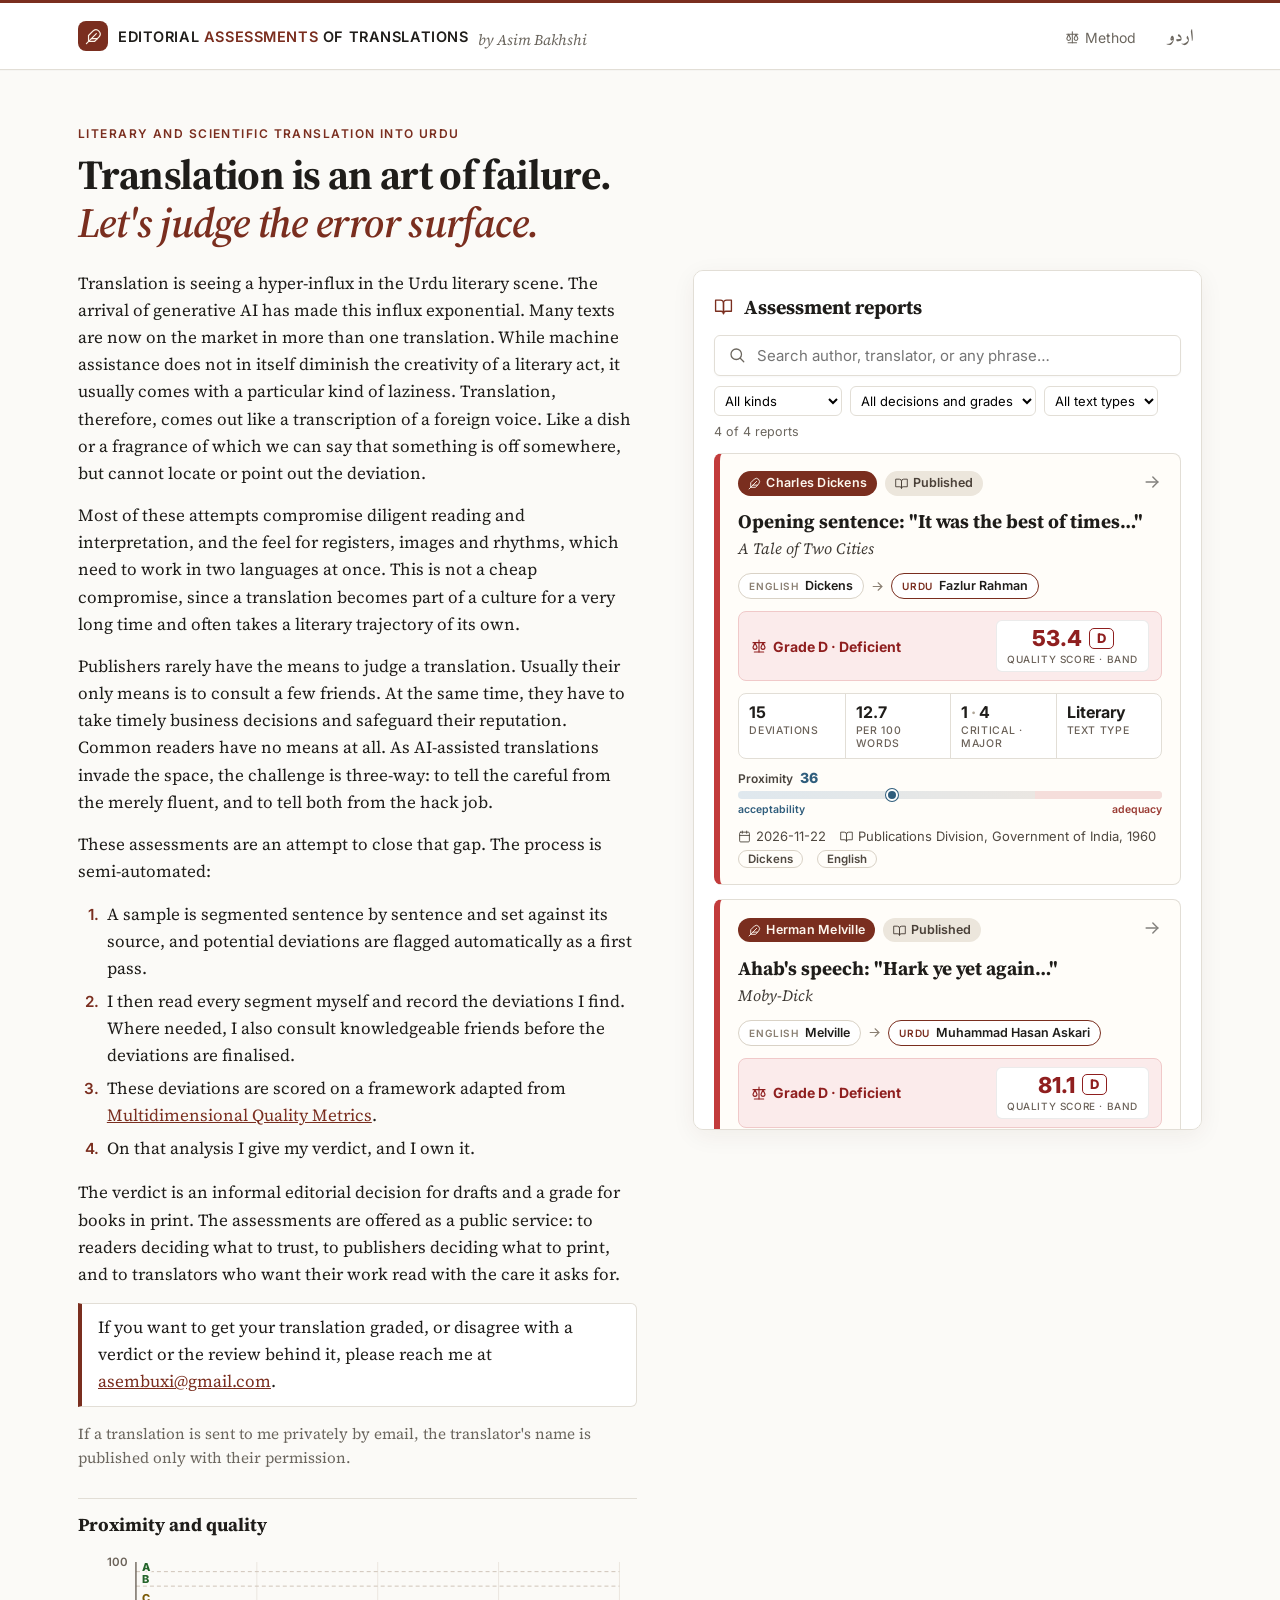
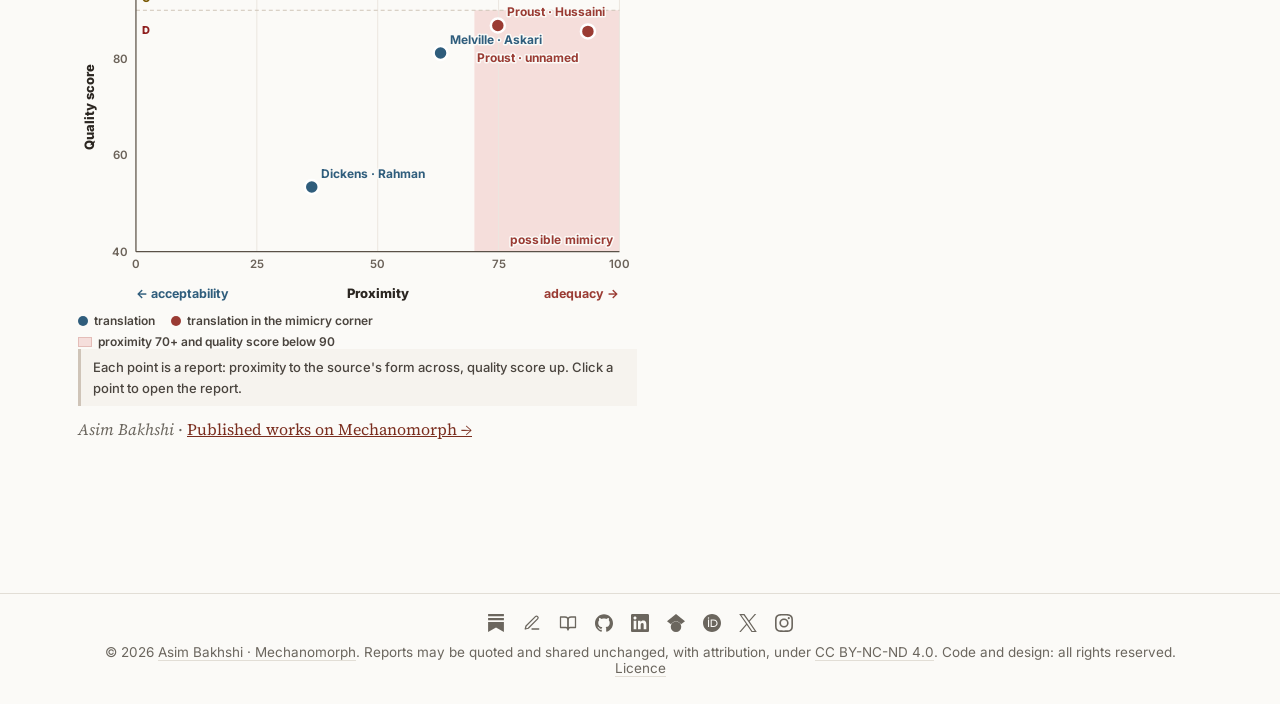
==== index.html @ da865459 "Proximity: bolder, coloured grid labels, legend and styled note; proximity bar on report cards Co-Au" ====
<!DOCTYPE html>
<html lang="en">
<head>
<meta charset="utf-8">
<meta name="viewport" content="width=device-width, initial-scale=1">
<title data-i18n="index.title">Editorial Assessments of Translations · Translation into Urdu</title>
<link rel="icon" href="data:image/svg+xml,%3Csvg xmlns=%22http://www.w3.org/2000/svg%22 viewBox=%220 0 32 32%22%3E%3Crect width=%2232%22 height=%2232%22 rx=%227%22 fill=%22%237a2e1f%22/%3E%3Cpath d=%22M23 10.5A5 5 0 0 0 16 3.5L10 9.5V17h7.5z M17 7 6 26 M19 13h-7%22 fill=%22none%22 stroke=%22%23fbf3e8%22 stroke-width=%221.8%22 stroke-linecap=%22round%22 stroke-linejoin=%22round%22 transform=%22translate(2 3)%22/%3E%3C/svg%3E">
<link rel="stylesheet" href="assets/site.css">
</head>
<body>
<header class="site"><div class="wrap">
  <div class="brand-wrap"><a class="brand" href="./"><span class="logo"><svg viewBox="0 0 24 24" fill="none" stroke="currentColor" stroke-width="1.7" stroke-linecap="round" stroke-linejoin="round" aria-hidden="true"><path d="M20.2 12.2A6 6 0 0 0 11.8 3.8L5 10.6V19h8.4z"/><path d="M16 8 2 22"/><path d="M17.5 15H9"/></svg></span><span class="wm" data-i18n="site.name">Editorial <b>Assessments</b> of Translations</span></a><a class="byname" href="https://mechanomorph.substack.com" rel="noopener" data-i18n="site.by">by Asim Bakhshi</a></div>
  <nav><a href="about.html"><svg class="ico" viewBox="0 0 24 24" fill="none" stroke="currentColor" stroke-width="1.7" stroke-linecap="round" stroke-linejoin="round" aria-hidden="true"><path d="M12 3v18"/><path d="M5 21h14"/><path d="M3 7h18"/><path d="m6 7-3 7a3 3 0 0 0 6 0z"/><path d="m18 7-3 7a3 3 0 0 0 6 0z"/></svg><span data-i18n="nav.method">Method</span></a><a href="#" class="lang-switch" lang="ur">اردو</a></nav>
</div></header>

<main class="wrap">
  <section class="manifesto">
    <p class="eyebrow" data-i18n="index.eyebrow">Literary and scientific translation into Urdu</p>
    <h1 class="headline"><span class="h1a" data-i18n="index.head1">Translation is an art of failure.</span><br><span data-i18n="index.head2">Let's judge the error surface.</span></h1>
  </section>

  <div class="front">
    <div class="manifesto-body">
      <p data-i18n="index.p1">Translation is seeing a hyper-influx in the Urdu literary scene. The arrival of generative AI has made this influx exponential. Many texts are now on the market in more than one translation. While machine assistance does not in itself diminish the creativity of a literary act, it usually comes with a particular kind of laziness. Translation, therefore, comes out like a transcription of a foreign voice. Like a dish or a fragrance of which we can say that something is off somewhere, but cannot locate or point out the deviation.</p>
      <p data-i18n="index.p1b">Most of these attempts compromise diligent reading and interpretation, and the feel for registers, images and rhythms, which need to work in two languages at once. This is not a cheap compromise, since a translation becomes part of a culture for a very long time and often takes a literary trajectory of its own.</p>
      <p data-i18n="index.p2">Publishers rarely have the means to judge a translation. Usually their only means is to consult a few friends. At the same time, they have to take timely business decisions and safeguard their reputation. Common readers have no means at all. As AI-assisted translations invade the space, the challenge is three-way: to tell the careful from the merely fluent, and to tell both from the hack job.</p>
      <p data-i18n="index.p3">These assessments are an attempt to close that gap. The process is semi-automated:</p>
      <ol class="process">
        <li data-i18n="index.step1">A sample is segmented sentence by sentence and set against its source, and potential deviations are flagged automatically as a first pass.</li>
        <li data-i18n="index.step2">I then read every segment myself and record the deviations I find. Where needed, I also consult knowledgeable friends before the deviations are finalised.</li>
        <li data-i18n="index.step3">These deviations are scored on a framework adapted from <a data-slot="mqm" href="https://www.themqm.org/" rel="noopener"><span data-i18n="index.mqm">Multidimensional Quality Metrics</span></a>.</li>
        <li data-i18n="index.step4">On that analysis I give my verdict, and I own it.</li>
      </ol>
      <p data-i18n="index.p4">The verdict is an informal editorial decision for drafts and a grade for books in print. The assessments are offered as a public service: to readers deciding what to trust, to publishers deciding what to print, and to translators who want their work read with the care it asks for.</p>
      <p class="contact" data-i18n="index.contact">If you want to get your translation graded, or disagree with a verdict or the review behind it, please reach me at <a class="mail" data-slot="email" data-u="asembuxi" data-d="gmail.com" href="#">asembuxi [at] gmail [dot] com</a>.</p>
      <p class="privacy" data-i18n="index.privacy">If a translation is sent to me privately by email, the translator's name is published only with their permission.</p>
      <section class="pgrid-front"><h2 data-i18n="grid.head">Proximity and quality</h2>
        <div id="pgrid"></div>
        <p class="prox-hint" data-i18n="grid.hint">Each point is a report: proximity to the source's form across, quality score up. Click a point to open the report.</p>
      </section>
      <p class="signature"><em data-i18n="index.signature">Asim Bakhshi</em> · <a href="https://mechanomorph.substack.com/p/published-works" rel="noopener" data-i18n="index.works">Published works on Mechanomorph →</a></p>
    </div>
    <aside class="reports-panel" aria-label="Assessment reports">
      <h2 class="list-head"><svg class="ico" viewBox="0 0 24 24" fill="none" stroke="currentColor" stroke-width="1.7" stroke-linecap="round" stroke-linejoin="round" aria-hidden="true"><path d="M2 4h6a4 4 0 0 1 4 4v13a3 3 0 0 0-3-3H2z"/><path d="M22 4h-6a4 4 0 0 0-4 4v13a3 3 0 0 1 3-3h7z"/></svg><span data-i18n="list.head">Assessment reports</span></h2>
      <div class="search-wrap"><svg class="ico" viewBox="0 0 24 24" fill="none" stroke="currentColor" stroke-width="1.7" stroke-linecap="round" stroke-linejoin="round" aria-hidden="true"><circle cx="11" cy="11" r="7"/><path d="m21 21-4.3-4.3"/></svg><input id="q" class="search" type="search" placeholder="Search author, translator, or any phrase…" data-i18n-ph="list.search" autocomplete="off"></div>
      <div class="filters">
        <select id="f-stage"><option value="" data-i18n="list.allKinds">All kinds</option><option value="Pre-publication" data-i18n="stage.Pre-publication">Pre-publication</option><option value="Published" data-i18n="stage.Published">Published</option></select>
        <select id="f-decision"><option value="" data-i18n="list.allOutcomes">All decisions and grades</option></select>
        <select id="f-type"><option value="" data-i18n="list.allTypes">All text types</option></select>
        <span id="count" class="hint" style="align-self:center"></span>
      </div>
      <div id="cards" class="cards"><p class="empty" data-i18n="common.loading">Loading…</p></div>
    </aside>
  </div>
</main>

<footer class="site"><div class="wrap"><nav class="social" aria-label="Asim Bakhshi elsewhere" data-i18n-label="foot.elsewhere"><a href="https://mechanomorph.substack.com/" rel="noopener me" title="Mechanomorph (Substack)" aria-label="Mechanomorph (Substack)"><svg viewBox="0 0 24 24" fill="currentColor" aria-hidden="true"><path d="M22.539 8.242H1.46V5.406h21.08v2.836zM1.46 10.812V24L12 18.11 22.54 24V10.812H1.46zM22.54 0H1.46v2.836h21.08V0z"/></svg></a><a href="https://isharaat.com/" rel="noopener me" title="Isharaat (Urdu blog)" aria-label="Isharaat (Urdu blog)" data-i18n-title="foot.isharaat"><svg viewBox="0 0 24 24" fill="none" stroke="currentColor" stroke-width="1.7" stroke-linecap="round" stroke-linejoin="round" aria-hidden="true"><path d="M12 20h9"/><path d="M16.5 3.5a2.1 2.1 0 0 1 3 3L7 19l-4 1 1-4z"/></svg></a><a href="https://www.musery.app/" rel="noopener me" title="Musery" aria-label="Musery"><svg viewBox="0 0 24 24" fill="none" stroke="currentColor" stroke-width="1.7" stroke-linecap="round" stroke-linejoin="round" aria-hidden="true"><path d="M2 4h6a4 4 0 0 1 4 4v13a3 3 0 0 0-3-3H2z"/><path d="M22 4h-6a4 4 0 0 0-4 4v13a3 3 0 0 1 3-3h7z"/></svg></a><a href="https://github.com/aasem" rel="noopener me" title="GitHub" aria-label="GitHub"><svg viewBox="0 0 24 24" fill="currentColor" aria-hidden="true"><path d="M12 .297c-6.63 0-12 5.373-12 12 0 5.303 3.438 9.8 8.205 11.385.6.113.82-.258.82-.577 0-.285-.01-1.04-.015-2.04-3.338.724-4.042-1.61-4.042-1.61C4.422 18.07 3.633 17.7 3.633 17.7c-1.087-.744.084-.729.084-.729 1.205.084 1.838 1.236 1.838 1.236 1.07 1.835 2.809 1.305 3.495.998.108-.776.417-1.305.76-1.605-2.665-.3-5.466-1.332-5.466-5.93 0-1.31.465-2.38 1.235-3.22-.135-.303-.54-1.523.105-3.176 0 0 1.005-.322 3.3 1.23.96-.267 1.98-.399 3-.405 1.02.006 2.04.138 3 .405 2.28-1.552 3.285-1.23 3.285-1.23.645 1.653.24 2.873.12 3.176.765.84 1.23 1.91 1.23 3.22 0 4.61-2.805 5.625-5.475 5.92.42.36.81 1.096.81 2.22 0 1.606-.015 2.896-.015 3.286 0 .315.21.69.825.57C20.565 22.092 24 17.592 24 12.297c0-6.627-5.373-12-12-12"/></svg></a><a href="https://www.linkedin.com/in/asim-bakhshi-54750826/" rel="noopener me" title="LinkedIn" aria-label="LinkedIn"><svg viewBox="0 0 24 24" fill="currentColor" aria-hidden="true"><path d="M20.447 20.452h-3.554v-5.569c0-1.328-.027-3.037-1.852-3.037-1.853 0-2.136 1.445-2.136 2.939v5.667H9.351V9h3.414v1.561h.046c.477-.9 1.637-1.85 3.37-1.85 3.601 0 4.267 2.37 4.267 5.455v6.286zM5.337 7.433c-1.144 0-2.063-.926-2.063-2.065 0-1.138.92-2.063 2.063-2.063 1.14 0 2.064.925 2.064 2.063 0 1.139-.925 2.065-2.064 2.065zm1.782 13.019H3.555V9h3.564v11.452zM22.225 0H1.771C.792 0 0 .774 0 1.729v20.542C0 23.227.792 24 1.771 24h20.451C23.2 24 24 23.227 24 22.271V1.729C24 .774 23.2 0 22.222 0h.003z"/></svg></a><a href="https://scholar.google.com/citations?user=BEy-dEsAAAAJ" rel="noopener me" title="Google Scholar" aria-label="Google Scholar"><svg viewBox="0 0 24 24" fill="currentColor" aria-hidden="true"><path d="M5.242 13.769L0 9.5 12 0l12 9.5-5.242 4.269C17.548 11.249 14.978 9.5 12 9.5c-2.977 0-5.548 1.748-6.758 4.269zM12 10a7 7 0 1 0 0 14 7 7 0 0 0 0-14z"/></svg></a><a href="https://orcid.org/0000-0002-9516-9153" rel="noopener me" title="ORCID" aria-label="ORCID"><svg viewBox="0 0 24 24" fill="currentColor" aria-hidden="true"><path d="M12 0C5.372 0 0 5.372 0 12s5.372 12 12 12 12-5.372 12-12S18.628 0 12 0zM7.369 4.378c.525 0 .947.431.947.947s-.422.947-.947.947a.95.95 0 0 1-.947-.947c0-.525.422-.947.947-.947zm-.722 3.038h1.444v10.041H6.647V7.416zm3.562 0h3.9c3.712 0 5.344 2.653 5.344 5.025 0 2.578-2.016 5.025-5.325 5.025h-3.919V7.416zm1.444 1.303v7.444h2.297c3.272 0 4.022-2.484 4.022-3.722 0-2.016-1.284-3.722-4.097-3.722h-2.222z"/></svg></a><a href="https://x.com/aasembakhshi" rel="noopener me" title="X" aria-label="X"><svg viewBox="0 0 24 24" fill="currentColor" aria-hidden="true"><path d="M14.234 10.162 22.977 0h-2.072l-7.591 8.824L7.251 0H.258l9.168 13.343L.258 24H2.33l8.016-9.318L16.749 24h6.993zm-2.837 3.299-.929-1.329L3.076 1.56h3.182l5.965 8.532.929 1.329 7.754 11.09h-3.182z"/></svg></a><a href="https://www.instagram.com/aasembakhshi/" rel="noopener me" title="Instagram" aria-label="Instagram"><svg viewBox="0 0 24 24" fill="currentColor" aria-hidden="true"><path d="M7.0301.084c-1.2768.0602-2.1487.264-2.911.5634-.7888.3075-1.4575.72-2.1228 1.3877-.6652.6677-1.075 1.3368-1.3802 2.127-.2954.7638-.4956 1.6365-.552 2.914-.0564 1.2775-.0689 1.6882-.0626 4.947.0062 3.2586.0206 3.6671.0825 4.9473.061 1.2765.264 2.1482.5635 2.9107.308.7889.72 1.4573 1.388 2.1228.6679.6655 1.3365 1.0743 2.1285 1.38.7632.295 1.6361.4961 2.9134.552 1.2773.056 1.6884.069 4.9462.0627 3.2578-.0062 3.668-.0207 4.9478-.0814 1.28-.0607 2.147-.2652 2.9098-.5633.7889-.3086 1.4578-.72 2.1228-1.3881.665-.6682 1.0745-1.3378 1.3795-2.1284.2957-.7632.4966-1.636.552-2.9124.056-1.2809.0692-1.6898.063-4.948-.0063-3.2583-.021-3.6668-.0817-4.9465-.0607-1.2797-.264-2.1487-.5633-2.9117-.3084-.7889-.72-1.4568-1.3876-2.1228C21.2982 1.33 20.628.9208 19.8378.6165 19.074.321 18.2017.1197 16.9244.0645 15.6471.0093 15.236-.005 11.977.0014 8.718.0076 8.31.0215 7.0301.0839m.1402 21.6932c-1.17-.0509-1.8053-.2453-2.2287-.408-.5606-.216-.96-.4771-1.3819-.895-.422-.4178-.6811-.8186-.9-1.378-.1644-.4234-.3624-1.058-.4171-2.228-.0595-1.2645-.072-1.6442-.079-4.848-.007-3.2037.0053-3.583.0607-4.848.05-1.169.2456-1.805.408-2.2282.216-.5613.4762-.96.895-1.3816.4188-.4217.8184-.6814 1.3783-.9003.423-.1651 1.0575-.3614 2.227-.4171 1.2655-.06 1.6447-.072 4.848-.079 3.2033-.007 3.5835.005 4.8495.0608 1.169.0508 1.8053.2445 2.228.408.5608.216.96.4754 1.3816.895.4217.4194.6816.8176.9005 1.3787.1653.4217.3617 1.056.4169 2.2263.0602 1.2655.0739 1.645.0796 4.848.0058 3.203-.0055 3.5834-.061 4.848-.051 1.17-.245 1.8055-.408 2.2294-.216.5604-.4763.96-.8954 1.3814-.419.4215-.8181.6811-1.3783.9-.4224.1649-1.0577.3617-2.2262.4174-1.2656.0595-1.6448.072-4.8493.079-3.2045.007-3.5825-.006-4.848-.0608M16.953 5.5864A1.44 1.44 0 1 0 18.39 4.144a1.44 1.44 0 0 0-1.437 1.4424M5.8385 12.012c.0067 3.4032 2.7706 6.1557 6.173 6.1493 3.4026-.0065 6.157-2.7701 6.1506-6.1733-.0065-3.4032-2.771-6.1565-6.174-6.1498-3.403.0067-6.156 2.771-6.1496 6.1738M8 12.0077a4 4 0 1 1 4.008 3.9921A3.9996 3.9996 0 0 1 8 12.0077"/></svg></a></nav>© 2026 <a href="https://mechanomorph.substack.com" rel="noopener">Asim Bakhshi · Mechanomorph</a>. <span data-i18n="foot.license">Reports may be quoted and shared unchanged, with attribution, under <a data-slot="cc" href="https://creativecommons.org/licenses/by-nc-nd/4.0/" rel="noopener license">CC BY-NC-ND 4.0</a>. Code and design: all rights reserved.</span> <a href="https://github.com/aasem/translation-criticism/blob/main/LICENSE" rel="noopener" data-i18n="foot.licence_link">Licence</a></div></footer>

<script>
for (const a of document.querySelectorAll('a.mail')) {
  const addr = a.dataset.u + '@' + a.dataset.d;
  a.href = 'mailto:' + addr; a.textContent = addr;
}
</script>
<script type="module">
import { t, tr, label, UR } from './assets/i18n.js';
import { proxBar, gridLegend, proximity, gridSVG, loadJSON, esc, urduWrap, tally, decisionClass, DECISIONS, icon, isPublished, GRADES, gradeName, gradeClass, scoreRange, outcomeMoved, scoreGuide } from './assets/common.js';

const $ = (id) => document.getElementById(id);
let reports = [];

function haystack(r) {
  const segs = (r.segments || []).flatMap((s) => [s.source, s.submission, s.suggestion?.ai, s.suggestion?.human, ...(s.deviations || []).flatMap((d) => [d.note, d.gain])]);
  return [r.title, r.author, r.work, r.originalWork, r.passage, r.source?.translator, r.source?.label, r.submission?.translator,
    r.submission?.label, r.submission?.language, r.stage, isPublished(r) ? gradeName(r.grade) : r.decision, label('textType', r.textType), ...Object.values(r.publication || {}), ...(r.tags || []), r.source?.text, r.submission?.text, r.reference?.translator, ...segs]
    .filter(Boolean).join('   ').toLowerCase();
}

function snippet(text, q) {
  const i = text.toLowerCase().indexOf(q);
  if (i < 0) return '';
  const a = Math.max(0, i - 70), b = Math.min(text.length, i + q.length + 70);
  const pre = esc(text.slice(a, i)), hit = esc(text.slice(i, i + q.length)), post = esc(text.slice(i + q.length, b));
  return (a ? '…' : '') + pre + '<mark>' + hit + '</mark>' + post + (b < text.length ? '…' : '');
}

const isUrdu = (h) => {
  const t = h.replace(/<[^>]+>/g, '');
  return (t.match(/[\u0600-\u06FF]/g) || []).length > (t.match(/[A-Za-z]/g) || []).length;
};

const T = t;
function scoreTip(t) {
  const g = scoreGuide(t);
  const where = g.status === 'ideal' ? T('tip.meetsIdeal')
    : g.status === 'acceptable' ? T('tip.isAcceptable', { max: g.ideal.maxPenalty, penalty: t.penalty })
    : T('tip.below', { words: t.words, max: g.acc.maxPenalty, penalty: t.penalty, over: g.toAcc });
  return `<span class="tip" role="tooltip">
    <strong>${t.score.toFixed(1)} · ${T('tip.band', { letter: t.band[0], name: t.band[1] })}</strong> ${T('tip.scores', { range: scoreRange(t.band[0]) })}
    <span>${T('tip.explain', { pp100: t.pp100.toFixed(1) })}</span>
    <span class="tip-scale"><em>${T('tip.ideal')}</em><b>${g.ideal.score}+</b><i>${T('tip.band', { letter: g.ideal.letter, name: g.ideal.name })}</i><em>${T('tip.acceptable')}</em><b>${g.acc.score}+</b><i>${T('tip.band', { letter: g.acc.letter, name: g.acc.name })}</i><em>${T('tip.thisOne')}</em><b>${t.score.toFixed(1)}</b><i>${T('tip.band', { letter: t.band[0], name: t.band[1] })}</i></span>
    <span class="tip-where tip-${g.status}">${where}</span>
  </span>`;
}

function render() {
  const q = $('q').value.trim().toLowerCase();
  const fd = $('f-decision').value, fs = $('f-type').value, fk = $('f-stage').value;
  const list = reports.filter((r) =>
    (!fk || (r.stage || 'Pre-publication') === fk) && (!fd || (isPublished(r) ? 'Grade ' + r.grade : r.decision) === fd) && (!fs || r.textType === fs) &&
    (!q || r._hay.includes(q)));
  $('count').textContent = UR ? T('list.count', { shown: list.length, total: reports.length }) : `${list.length} of ${reports.length} report${reports.length === 1 ? '' : 's'}`;
  if (!list.length) { $('cards').innerHTML = `<p class="empty">${T('list.none')}</p>`; return; }
  $('cards').innerHTML = list.map((r) => {
    const t = tally(r);
    let ex = '';
    if (q) {
      const fields = [r.submission?.text, r.source?.text, ...(r.segments || []).flatMap((s) => (s.deviations || []).map((d) => d.note))];
      for (const f of fields) { const s = f && snippet(f, q); if (s) { ex = s; break; } }
    }
    const tone = isPublished(r) ? gradeClass(r.grade) : decisionClass(r.decision);
    const pub = isPublished(r) && r.publication?.publisher ? [r.publication.publisher, r.publication.year].filter(Boolean).join(', ') : '';
    return `<a class="card rcard band-${t.band[0]}" href="report.html?id=${encodeURIComponent(r.id)}">
      <div class="rc-top">
        <span class="badge author">${icon('feather')}${esc(r.author)}</span>
        <span class="badge kind">${icon(isPublished(r) ? 'book' : 'doc')}${esc(label('stage', r.stage || 'Pre-publication'))}</span>
        <span class="rc-go">${icon('arrow')}</span>
      </div>
      <h2 class="rc-title">${esc(r.passage || r.work)}</h2>
      ${r.passage && r.work ? `<div class="rc-work">${esc(r.work)}</div>` : ''}
      <div class="rc-people">
        <span class="badge person"><small>${esc(r.source?.language || '')}</small>${esc(r.source?.label || r.source?.translator || T('card.original'))}</span>
        <span class="rc-arrow">${icon('arrow')}</span>
        <span class="badge person tr"><small>${esc(r.submission?.language || '')}</small>${esc(r.submission?.translator || T('card.unnamed'))}</span>
      </div>
      <div class="rc-verdict ${tone}">
        <span class="rc-outcome"><span class="rc-outcome-label">${isPublished(r) ? `${icon('scale')}${esc(T('card.grade', { grade: gradeName(r.grade) }))}` : `${icon('gavel')}${esc(label('decision', r.decision))}`}</span>${
          outcomeMoved(r, t) ? `<small>${T('card.moved')}</small>` : ''}</span>
        <span class="rc-score ${gradeClass(t.band[0])}" tabindex="0"><b>${t.score.toFixed(1)}</b><i>${t.band[0]}</i><span>${T('card.scoreLabel')}</span>${scoreTip(t)}</span>
      </div>
      <div class="rc-metrics">
        <div><b>${t.n}</b><span>${T('card.deviations')}</span></div>
        <div><b>${t.per100(t.n)}</b><span>${T('card.per100')}</span></div>
        <div><b>${t.total.Critical}<i>·</i>${t.total.Major}</b><span>${T('card.critMaj')}</span></div>
        <div><b>${esc(label('textTypeShort', r.textType))}</b><span>${T('card.type')}</span></div>
      </div>
      ${proxBar(r, t.score)}
      <div class="rc-foot">
        <span>${icon('calendar')}${esc(r.date)}</span>
        ${pub ? `<span>${icon('book')}${esc(pub)}</span>` : ''}
        ${(r.tags || []).map((x) => `<span class="tag">${esc(x)}</span>`).join('')}
      </div>
      ${ex ? (isUrdu(ex) ? `<div class="excerpt ur-block" lang="ur" dir="rtl">${ex}</div>` : `<div class="excerpt">${urduWrap(ex)}</div>`) : ''}
    </a>`;
  }).join('');
}

function fill(sel, values, text = (v) => v) {
  for (const v of values) { const o = document.createElement('option'); o.value = v; o.textContent = text(v); sel.append(o); }
}
const outcomeText = (v) => (v.startsWith('Grade ') ? T('card.grade', { grade: v.slice(6) }) : label('decision', v));

try {
  const { reports: ids } = await loadJSON('reports/index.json');
  const loaded = await Promise.allSettled(ids.map((id) => loadJSON(`reports/${id}.json`)));
  reports = loaded.filter((x) => x.status === 'fulfilled').map((x) => ({ ...x.value, _hay: haystack(x.value) }));
  reports.sort((a, b) => String(b.date).localeCompare(String(a.date)));
  const present = new Set(reports.map((r) => (isPublished(r) ? 'Grade ' + r.grade : r.decision)));
  fill($('f-decision'), [...DECISIONS.map((d) => d[0]), ...GRADES.map((g) => 'Grade ' + g[0])].filter((d) => present.has(d)), outcomeText);
  fill($('f-type'), [...new Set(reports.map((r) => r.textType).filter(Boolean))], (v) => label('textType', v));
  const pts = reports.map((r) => ({ r, p: proximity(r).score })).filter((o) => o.p != null).map(({ r, p }) => ({
    x: p, y: tally(r).score, href: `report.html?id=${encodeURIComponent(r.id)}`,
    label: `${String(r.author || '').split(' ').pop()} · ${String(r.submission?.translator || T('grid.unnamed')).split(' ').pop()}`,
  }));
  $('pgrid').innerHTML = pts.length ? gridSVG(pts) + gridLegend() : '';
  const qs = new URLSearchParams(location.search).get('q');
  if (qs) $('q').value = qs;
  render();
} catch (e) {
  $('cards').innerHTML = `<p class="empty">${esc(T('list.error', { error: e.message }))}</p>`;
}
for (const id of ['q', 'f-stage', 'f-decision', 'f-type']) $(id).addEventListener('input', render);
</script>
</body>
</html>
---- assets/site.css ----
@import url('https://fonts.googleapis.com/css2?family=Amiri:wght@400;700&family=Source+Serif+4:ital,opsz,wght@0,8..60,400;0,8..60,600;0,8..60,700;1,8..60,400&family=Inter:wght@400;500;600&display=swap');

:root {
  --ink: #1f1d1a;
  --muted: #6b665e;
  --rule: #e2ded6;
  --paper: #fbfaf7;
  --card: #ffffff;
  --accent: #7a2e1f;
  --gray: #f0efec;
  --red: #fbebeb;
  --orange: #f9ece7;
  --yellow: #f9eeda;
  --green: #e5f4e4;
  --blue: #e7f1fb;
  --purple: #efedff;
  --serif: 'Source Serif 4', Georgia, serif;
  --sans: Inter, system-ui, sans-serif;
  --urdu: 'Amiri', 'Noto Naskh Arabic', serif;
}

* { box-sizing: border-box; }
html { background: var(--paper); color: var(--ink); }
body { margin: 0; font: 17px/1.6 var(--serif); }
a { color: var(--accent); }
.wrap { max-width: 1180px; margin: 0 auto; padding: 32px 28px 96px; }
.narrow { max-width: 760px; }

header.site { border-bottom: 1px solid var(--rule); background: var(--card); }
header.site .wrap { padding-top: 18px; padding-bottom: 18px; display: flex; align-items: baseline; gap: 18px; flex-wrap: wrap; }
header.site .brand { font: 600 15px var(--sans); letter-spacing: .04em; text-transform: uppercase; color: var(--ink); text-decoration: none; }
header.site .brand span { color: var(--accent); }
header.site nav { margin-inline-start: auto; font: 14px var(--sans); display: flex; gap: 16px; }

h1 { font-size: 2.1rem; line-height: 1.2; margin: .2em 0 .3em; font-weight: 700; }
h2 { font-size: 1.4rem; margin: 2.2em 0 .6em; padding-top: .6em; border-top: 1px solid var(--rule); }
h3 { font: 600 .95rem var(--sans); letter-spacing: .02em; margin: 1.6em 0 .5em; color: var(--muted); text-transform: uppercase; }
.subtitle { font-style: italic; color: var(--muted); max-width: 820px; }
.byline { font: 14px var(--sans); color: var(--muted); }
.meta-chips { display: flex; flex-wrap: wrap; gap: 8px; margin: 14px 0; }
.chip { font: 500 12.5px var(--sans); padding: 3px 10px; border-radius: 999px; background: var(--gray); white-space: nowrap; }

/* Urdu */
.ur, [lang="ur"] { font-family: var(--urdu); direction: rtl; unicode-bidi: isolate; font-size: 1.08em; line-height: 1.9; }
.ur-block { font-family: var(--urdu); direction: rtl; text-align: right; font-size: 1.15rem; line-height: 2; }
p .ur, li .ur, td .ur { line-height: inherit; }

.passage { background: var(--card); border: 1px solid var(--rule); border-radius: 6px; padding: 18px 22px; }
.passage + h3 { margin-top: 1.8em; }

/* Tables */
table { border-collapse: collapse; width: 100%; background: var(--card); font-size: .95rem; }
th, td { border: 1px solid var(--rule); padding: 8px 10px; vertical-align: top; text-align: start; }
th { background: var(--gray); font: 600 13px var(--sans); }
td.num, th.num { text-align: end; font-variant-numeric: tabular-nums; width: 1%; white-space: nowrap; }
.sbs { table-layout: fixed; }
.sbs col.c-n { width: 3.2em; }
.sbs col.c-src { width: 20%; }
.sbs col.c-sub { width: 22%; }
.sbs td.sub { font-family: var(--urdu); direction: rtl; text-align: right; font-size: 1.08rem; line-height: 1.95; }
.sbs td.devs p { margin: 0 0 .55em; }
.dev-tag { font: 600 12px var(--sans); white-space: nowrap; }
.keeps { color: var(--muted); font-style: italic; }

.sev-critical { background: var(--red); }
.sev-major { background: var(--orange); }
.sev-minor { background: var(--yellow); }
.sev-none { background: var(--green); }
.sev-neutral { background: #eef1f5; }
table.details { width: 100%; }
table.details th { width: 9em; white-space: nowrap; }
table.details td ul { margin: 0; padding-inline-start: 1.1em; }
table.details td p { margin: 0; }
.sbs col.c-sug { width: 14%; }
.sbs td.sug { font-size: .95rem; }
.sbs td.sug .ur-s { font-family: var(--urdu); direction: rtl; text-align: right; font-size: 1.05rem; line-height: 1.9; display: block; }
.sbs td.sug .who { font: 600 11px var(--sans); color: var(--muted); display: block; margin-bottom: 4px; }
.fn-test { list-style: none; padding: 0; margin: .2em 0 .6em; font-size: .92em; }
.fn-test li::before { content: '✓ '; color: #23642a; font-weight: 700; }
.fn-test li.lost::before { content: '✗ '; color: #8f1f1f; }
.gain { margin: .2em 0 .6em; font-size: .92em; }
.gain b, .fn-head { font: 600 12px var(--sans); }
.fam-A { background: var(--blue); }
.fam-B { background: var(--purple); }
.fam-C { background: var(--orange); }
tr.total td { font-weight: 700; }

.lead { font-size: 1.12rem; background: var(--card); border-inline-start: 4px solid var(--accent); padding: 12px 18px; }
.ack { font-style: italic; }

/* Index */
.search { width: 100%; font: 17px var(--sans); padding: 12px 14px; border: 1px solid var(--rule); border-radius: 6px; background: var(--card); }
.filters { display: flex; gap: 10px; flex-wrap: wrap; margin: 12px 0 22px; font: 14px var(--sans); }
.filters select { font: inherit; padding: 6px 8px; border: 1px solid var(--rule); border-radius: 6px; background: var(--card); }
.cards { display: grid; gap: 14px; }
.card { display: block; background: var(--card); border: 1px solid var(--rule); border-radius: 8px; padding: 16px 20px; text-decoration: none; color: inherit; }
.card:hover { border-color: var(--accent); }
.card h2 { border: 0; margin: 0 0 4px; padding: 0; font-size: 1.2rem; }
.card .excerpt { margin-top: 8px; color: var(--muted); font-size: .95rem; }
.card .excerpt .ur { color: var(--ink); }
.dec { font: 600 12.5px var(--sans); padding: 3px 10px; border-radius: 999px; }
.empty { color: var(--muted); font-style: italic; }
mark { background: #fff1a8; }

/* Editing */
.toolbar { position: sticky; top: 0; z-index: 10; background: rgba(251,250,247,.96); border-bottom: 1px solid var(--rule); backdrop-filter: blur(4px); }
.toolbar .wrap { padding-top: 10px; padding-bottom: 10px; display: flex; gap: 8px; align-items: center; flex-wrap: wrap; font: 14px var(--sans); }
.toolbar .status { margin-inline-end: auto; color: var(--muted); }
.toolbar .status.dirty { color: var(--accent); font-weight: 600; }
button, .btn { font: 500 13.5px var(--sans); padding: 6px 12px; border: 1px solid var(--rule); border-radius: 6px; background: var(--card); color: var(--ink); cursor: pointer; text-decoration: none; }
button.primary { background: var(--ink); color: #fff; border-color: var(--ink); }
button.small { padding: 2px 8px; font-size: 12px; }
button.danger { color: #9b1c1c; }
.editing textarea, .editing input[type=text], .editing select { width: 100%; font: 14.5px/1.5 var(--serif); padding: 6px 8px; border: 1px dashed #b9b2a5; border-radius: 4px; background: #fffef9; color: var(--ink); }
.editing textarea.ur-in { font-family: var(--urdu); direction: rtl; text-align: right; line-height: 1.95; font-size: 1.05rem; }
.editing select { width: auto; font-family: var(--sans); font-size: 13px; padding: 2px 4px; }
.dev-edit { border-bottom: 1px dotted var(--rule); padding-bottom: 8px; margin-bottom: 8px; }
.dev-edit .row { display: flex; gap: 6px; align-items: center; margin-bottom: 4px; }
.hint { font: 12.5px var(--sans); color: var(--muted); }
dialog { max-width: 720px; width: 92vw; border: 1px solid var(--rule); border-radius: 8px; }
dialog pre { max-height: 50vh; overflow: auto; font-size: 12px; background: var(--gray); padding: 10px; }

@media print {
  .toolbar, header.site nav { display: none; }
  body { font-size: 11pt; }
}
@media (max-width: 820px) {
  .sbs, .sbs tbody, .sbs tr, .sbs td { display: block; width: 100%; }
  .sbs thead, .sbs colgroup { display: none; }
  .sbs tr { border-bottom: 2px solid var(--rule); }
}

footer.site { border-top: 1px solid var(--rule); font: 13.5px var(--sans); color: var(--muted); text-align: center; }
footer.site .wrap { padding-top: 20px; padding-bottom: 28px; }
footer.site a { color: var(--muted); }
@media print { footer.site { border: 0; } }

/* ---------- Refinements & icons ---------- */
.ico { width: 1.05em; height: 1.05em; vertical-align: -0.17em; margin-inline-end: .38em; flex: none; }
header.site { border-top: 3px solid var(--accent); box-shadow: 0 1px 0 rgba(0,0,0,.02); }
header.site .brand { display: inline-flex; align-items: center; gap: 10px; font-size: 14.5px; }
header.site .logo { display: inline-grid; place-items: center; width: 30px; height: 30px; border-radius: 8px; background: var(--accent); color: #fbf3e8; }
header.site .logo svg { width: 17px; height: 17px; }
header.site nav a { display: inline-flex; align-items: center; color: var(--muted); text-decoration: none; padding: 4px 8px; border-radius: 6px; }
header.site nav a:hover { color: var(--accent); background: var(--gray); }

.eyebrow { font: 600 12px var(--sans); letter-spacing: .12em; text-transform: uppercase; color: var(--accent); margin: 18px 0 0; }
h1 { letter-spacing: -.01em; }
h2 { display: flex; align-items: center; gap: .1em; }
h2 .ico { color: var(--accent); width: .95em; height: .95em; margin-inline-end: .45em; }
.byline { display: flex; flex-wrap: wrap; gap: 4px 16px; align-items: center; }
.byline span { display: inline-flex; align-items: center; }
.byline .ico { opacity: .75; }
.byline .sep { display: none; }
.chip, .dec { display: inline-flex; align-items: center; }
.chip .ico, .dec .ico { width: .95em; height: .95em; margin-inline-end: .32em; }
.chip.tag { background: transparent; border: 1px solid var(--rule); color: var(--muted); text-decoration: none; }
a.chip.tag:hover { border-color: var(--accent); color: var(--accent); }

/* search */
.search-wrap { position: relative; margin-top: 22px; }
.search-wrap .ico { position: absolute; inset-inline-start: 14px; top: 50%; transform: translateY(-50%); color: var(--muted); width: 18px; height: 18px; margin: 0; }
.search { padding-inline-start: 42px; box-shadow: 0 1px 2px rgba(0,0,0,.03); transition: border-color .15s, box-shadow .15s; }
.search:focus { outline: none; border-color: var(--accent); box-shadow: 0 0 0 3px rgba(122,46,31,.12); }

/* cards */
.card { padding: 20px 24px; transition: border-color .15s, box-shadow .15s, transform .15s; box-shadow: 0 1px 2px rgba(0,0,0,.03); }
.card:hover { box-shadow: 0 6px 22px rgba(60,40,20,.08); transform: translateY(-1px); }
.card-head { display: flex; gap: 16px; align-items: flex-start; }
.card-head > div { flex: 1; }
.card-author { font: 600 12px var(--sans); letter-spacing: .1em; text-transform: uppercase; color: var(--accent); margin-bottom: 2px; }
.card h2 { font-size: 1.3rem; display: block; }
.card .byline { margin-top: 6px; font-size: 13.5px; }
.card-go { color: var(--muted); transition: color .15s, transform .15s; }
.card-go .ico { width: 22px; height: 22px; margin: 0; }
.card:hover .card-go { color: var(--accent); transform: translateX(3px); }
.card .excerpt { border-top: 1px dashed var(--rule); padding-top: 10px; }

/* report */
.lead { display: flex; gap: 14px; align-items: flex-start; border-radius: 0; border-start-end-radius: 6px; border-end-end-radius: 6px; box-shadow: 0 1px 2px rgba(0,0,0,.03); }
.lead .lead-ico { width: 26px; height: 26px; color: var(--accent); margin: 4px 0 0; }
.lead p { margin: 0; }
.passage { box-shadow: 0 1px 2px rgba(0,0,0,.03); }
.passage > p:first-child { margin-top: 0; }
.passage > p:last-child { margin-bottom: 0; }
table { border-radius: 6px; overflow: hidden; box-shadow: 0 1px 2px rgba(0,0,0,.03); }
.sbs tbody tr:hover td.num { color: var(--accent); }
.sbs td.num { font: 600 14px var(--sans); color: var(--muted); }
.dev-tag { display: inline-block; padding: 0 6px; margin-inline-end: 2px; border-radius: 4px; background: rgba(255,255,255,.7); border: 1px solid rgba(0,0,0,.06); }
.decision-line { display: flex; align-items: center; font-size: 1.12rem; }
.decision-line .ico { color: var(--accent); }
.ack { color: var(--muted); border-top: 1px solid var(--rule); padding-top: 12px; }
.toolbar button, .toolbar .btn { display: inline-flex; align-items: center; }
.toolbar .ico { width: 15px; height: 15px; margin-inline-end: .4em; }
button:hover, .btn:hover { border-color: #c9c2b6; }
button.primary:hover { background: #000; }

/* footer */
footer.site { margin-top: 40px; }
footer.site a { text-decoration: none; border-bottom: 1px solid var(--rule); }
footer.site a:hover { color: var(--accent); border-color: var(--accent); }
[hidden] { display: none !important; }
header.site .brand .logo { color: #fbf3e8; }

header.site .brand-wrap { display: flex; align-items: baseline; gap: 10px; flex-wrap: wrap; }
header.site .byname { font: italic 15px var(--serif); color: var(--muted); text-decoration: none; }
header.site .byname:hover { color: var(--accent); }
/* wordmark: keep both words in one flex item so the gap doesn't split them */
header.site .brand .wm { color: var(--ink); }
header.site .brand .wm b { color: var(--accent); font-weight: inherit; }

/* rich-text prose editors */
.rich-wrap { border: 1px dashed #b9b2a5; border-radius: 6px; background: #fffef9; margin: 6px 0 10px; }
.rich-bar { display: flex; gap: 4px; padding: 5px 6px; border-bottom: 1px solid var(--rule); background: rgba(240,239,236,.6); border-radius: 6px 6px 0 0; position: sticky; top: 52px; z-index: 2; }
.rich-bar button { padding: 2px 9px; font-size: 13px; }
.rich { padding: 6px 14px; min-height: 2.5em; outline: none; }
.rich:focus { box-shadow: inset 0 0 0 2px rgba(122,46,31,.15); border-radius: 0 0 6px 6px; }
.rich p { margin: .5em 0; }
.rich ul { margin: .5em 0; padding-inline-start: 1.4em; }
.hint code { font-size: 12px; background: var(--gray); padding: 0 4px; border-radius: 3px; }

/* stage, grade, sample note */
.chip.kind { background: #ece7df; }
.sample-note { display: flex; gap: 12px; align-items: flex-start; margin: 14px 0 0; padding: 10px 16px; border: 1px solid var(--rule); border-radius: 6px; background: var(--blue); font-size: .95rem; }
.sample-note .ico { width: 20px; height: 20px; margin: 3px 0 0; color: #2f5d8a; }
.sample-note p { margin: 0; }
.score-line { display: flex; gap: 10px; align-items: flex-start; background: var(--card); border: 1px solid var(--rule); border-radius: 6px; padding: 10px 14px; }
.score-line .ico { width: 20px; height: 20px; margin: 3px 0 0; color: var(--accent); }
table.kv { width: auto; min-width: 50%; }
table.kv th { width: 11em; }

/* manifesto */
.manifesto { padding: 6px 0 10px; }
.headline { font-size: 2.6rem; line-height: 1.15; margin: .25em 0 .55em; letter-spacing: -.015em; }
.headline span:not(.h1a) { color: var(--accent); font-style: italic; font-weight: 600; }
.manifesto-body { max-width: 760px; font-size: 1.06rem; }
.manifesto-body p { margin: 0 0 .9em; }
.process { margin: 0 0 1em; padding-inline-start: 1.5em; }
.process li { margin-bottom: .35em; padding-inline-start: .2em; }
.process li::marker { color: var(--accent); font: 600 .9em var(--sans); }
.contact { background: var(--card); border: 1px solid var(--rule); border-inline-start: 4px solid var(--accent); border-radius: 0; border-start-end-radius: 6px; border-end-end-radius: 6px; padding: 10px 16px; }
.signature { font-size: 1rem; color: var(--muted); }
h2.list-head { margin-top: 1.6em; }
@media (max-width: 640px) { .headline { font-size: 1.9rem; } }

/* two-frame front page */
.manifesto { padding-bottom: 0; }
.front { display: grid; grid-template-columns: minmax(0, 1.1fr) minmax(0, 1fr); gap: 56px; align-items: start; }
.front .manifesto-body { max-width: none; }
.reports-panel { position: sticky; top: 20px; max-height: calc(100vh - 40px); overflow: auto; background: var(--card); border: 1px solid var(--rule); border-radius: 10px; padding: 20px 20px 22px; box-shadow: 0 6px 24px rgba(60,40,20,.06); }
.reports-panel h2.list-head { margin: 0 0 12px; padding: 0; border: 0; font-size: 1.25rem; }
.reports-panel .search-wrap { margin-top: 0; }
.reports-panel .search { font-size: 15px; padding-top: 10px; padding-bottom: 10px; }
.reports-panel .filters { margin: 10px 0 14px; gap: 8px; }
.reports-panel .filters select { font-size: 13px; padding: 5px 6px; }
.reports-panel .card { padding: 14px 16px; box-shadow: none; background: var(--paper); }
.reports-panel .card h2 { font-size: 1.12rem; }
.reports-panel .card .byline { font-size: 12.5px; gap: 2px 12px; }
.reports-panel .card .meta-chips { gap: 6px; margin: 10px 0 0; }
.reports-panel .chip, .reports-panel .dec { font-size: 11.5px; padding: 2px 8px; }
@media (max-width: 960px) {
  .front { grid-template-columns: 1fr; gap: 28px; }
  .reports-panel { position: static; max-height: none; }
}

/* report cards, v2: stronger contrast, badges */
.rcard { color: var(--ink); }
.rc-top { display: flex; align-items: center; gap: 8px; flex-wrap: wrap; }
.badge { display: inline-flex; align-items: center; gap: 0; font: 600 12.5px var(--sans); padding: 4px 10px; border-radius: 999px; line-height: 1.3; }
.badge .ico { width: 13px; height: 13px; margin-inline-end: 5px; }
.badge.author { background: var(--accent); color: #fdf6ee; letter-spacing: .02em; }
.badge.kind { background: #ece6dc; color: #4a4038; }
.rc-go { margin-inline-start: auto; color: var(--ink); opacity: .55; transition: opacity .15s, transform .15s; }
.rc-go .ico { width: 20px; height: 20px; margin: 0; }
.rcard:hover .rc-go { opacity: 1; color: var(--accent); transform: translateX(3px); }
.rcard h2.rc-title { font-size: 1.2rem; line-height: 1.3; margin: 12px 0 2px; color: var(--ink); }
.rc-work { font-style: italic; color: #3d3833; font-size: .98rem; }
.rc-people { display: flex; align-items: center; flex-wrap: wrap; gap: 6px; margin: 12px 0; }
.badge.person { background: #fff; border: 1px solid #d9d2c6; color: var(--ink); font-weight: 600; }
.badge.person small { font: 600 10px var(--sans); text-transform: uppercase; letter-spacing: .08em; color: #8a7f72; margin-inline-end: 6px; }
.badge.person.tr { border-color: var(--accent); }
.badge.person.tr small { color: var(--accent); }
.rc-arrow { color: #8a7f72; display: inline-flex; }
.rc-arrow .ico { width: 15px; height: 15px; margin: 0; }
.rc-verdict { display: flex; align-items: center; font: 700 14px var(--sans); padding: 8px 12px; border-radius: 8px; border: 1px solid rgba(0,0,0,.06); }
.rc-verdict .ico { width: 16px; height: 16px; }
.rc-verdict.sev-critical { color: #8f1f1f; border-color: #f0c9c9; }
.rc-verdict.sev-major { color: #8a3d12; border-color: #efcdb9; }
.rc-verdict.sev-minor { color: #7a5a06; border-color: #eedab0; }
.rc-verdict.sev-none { color: #23642a; border-color: #c4e3c2; }
.rc-metrics { display: grid; grid-template-columns: repeat(4, 1fr); gap: 0; margin: 12px 0 0; border: 1px solid var(--rule); border-radius: 8px; background: #fff; overflow: hidden; }
.rc-metrics > div { padding: 8px 10px; border-inline-start: 1px solid var(--rule); display: flex; flex-direction: column; min-width: 0; }
.rc-metrics > div:first-child { border-inline-start: 0; }
.rc-metrics b { font: 700 16px var(--sans); color: var(--ink); white-space: nowrap; overflow: hidden; text-overflow: ellipsis; }
.rc-metrics b i { font-style: normal; color: #b0a698; margin: 0 3px; }
.rc-metrics span { font: 500 10.5px var(--sans); color: #6b6259; text-transform: uppercase; letter-spacing: .06em; margin-top: 2px; }
.rc-foot { display: flex; flex-wrap: wrap; align-items: center; gap: 6px 14px; margin-top: 12px; font: 13px var(--sans); color: #4f4840; }
.rc-foot span { display: inline-flex; align-items: center; }
.rc-foot .ico { width: 13px; height: 13px; }
.rc-foot .tag { font: 600 11.5px var(--sans); color: #4f4840; border: 1px solid #d9d2c6; border-radius: 999px; padding: 1px 9px; }
.reports-panel .rcard { background: #fffdf9; padding: 16px 18px; }
@media (max-width: 480px) { .rc-metrics { grid-template-columns: repeat(2, 1fr); } .rc-metrics > div:nth-child(3) { border-inline-start: 0; } }


/* score + band beside the outcome on cards */
.rc-verdict { justify-content: space-between; gap: 12px; }
.rc-outcome { display: flex; flex-direction: column; }
.rc-outcome-label { display: inline-flex; align-items: center; }
.rc-outcome small { font: 500 11.5px var(--sans); color: #5a5148; margin-top: 3px; }
.rc-score { display: grid; grid-template-columns: auto auto; justify-content: end; align-items: center; column-gap: 7px; text-align: end; flex-shrink: 0; }
.rc-score i { justify-self: start; }
.rc-score b { font: 800 22px/1 var(--sans); }
.rc-score i { font: 800 13px/1 var(--sans); font-style: normal; padding: 3px 7px; border-radius: 5px; border: 1.5px solid currentColor; }
.rc-score > span { grid-column: 1 / -1; font: 500 10px var(--sans); text-transform: uppercase; letter-spacing: .06em; color: #6b6259; margin-top: 4px; }
.rc-score.sev-critical { color: #8f1f1f; } .rc-score.sev-major { color: #8a3d12; }
.rc-score.sev-minor { color: #7a5a06; } .rc-score.sev-none { color: #23642a; }
.rc-verdict .rc-score { background: #fff; padding: 6px 10px; border-radius: 6px; border: 1px solid rgba(0,0,0,.08); }

/* band colour down the card's left edge */
.rcard { border-inline-start-width: 6px; }
.rcard.band-A, .rcard.band-B { border-inline-start-color: #3f9a48; }
.rcard.band-C { border-inline-start-color: #d4a72c; }
.rcard.band-D { border-inline-start-color: #c23b3b; }
.rcard:hover { border-inline-start-width: 6px; }

/* score tooltip */
.rc-score { position: relative; cursor: help; }
.rc-score > span.tip { display: none; position: absolute; z-index: 20; inset-inline-end: 0; top: calc(100% + 8px); width: 310px; max-width: 80vw;
  grid-column: auto; margin: 0; text-align: start; text-transform: none; letter-spacing: 0;
  font: 400 13px/1.45 var(--sans); color: #2b2622; background: #fff; border: 1px solid #d9d2c6; border-radius: 8px;
  padding: 12px 14px; box-shadow: 0 10px 30px rgba(40,30,20,.16); }
.rc-score:hover > span.tip, .rc-score:focus > span.tip, .rc-score:focus-within > span.tip { display: block; }
.tip > span { display: block; margin-top: 6px; }
.tip strong { font-weight: 700; }
.tip-scale { padding: 6px 8px; background: #f6f1ea; border-radius: 6px; }
.tip-scale em { font-style: normal; font-weight: 700; margin-inline-end: 3px; }
.tip > span.tip-scale { display: grid; grid-template-columns: auto auto 1fr; column-gap: 8px; row-gap: 2px; align-items: baseline; }
.tip-scale b { font-weight: 700; text-align: end; }
.tip-scale em:last-of-type, .tip-scale em:last-of-type + b { color: #8a3d12; }
.tip-where { font-weight: 600; }
.tip-below { color: #8f1f1f; } .tip-acceptable { color: #7a5a06; } .tip-ideal { color: #23642a; }
.tip-scale i { font-style: normal; color: #5a5148; }
.tip .tip-scale em:last-of-type ~ i { color: #8a3d12; }
.rc-score .tip b { font: 700 13px/1.45 var(--sans); }
.rc-score .tip i { font: 400 13px/1.45 var(--sans); padding: 0; border: 0; border-radius: 0; justify-self: start; }
.rc-score .tip em { font: 700 13px/1.45 var(--sans); }
.rc-score .tip .tip-scale em:last-of-type, .rc-score .tip .tip-scale em:last-of-type ~ * { color: #8a3d12; }
footer.site .social { display: flex; justify-content: center; gap: 18px; flex-wrap: wrap; margin-bottom: 12px; }
footer.site .social a { border: 0; display: inline-flex; color: var(--muted); }
footer.site .social a:hover { color: var(--accent); border: 0; }
footer.site .social svg { width: 18px; height: 18px; }
@media print { footer.site .social { display: none; } }

/* ---------- Urdu interface (right to left) ---------- */
html.lang-ur { --serif: 'Source Serif 4', 'Amiri', Georgia, serif; --sans: Inter, 'Amiri', system-ui, sans-serif; font-size: 17px; }
html.lang-ur body { font-size: 18px; line-height: 1.85; }
html.lang-ur h1, html.lang-ur h2, html.lang-ur .headline { line-height: 1.5; letter-spacing: 0; }
html.lang-ur .headline { font-size: 2.4rem; }
@media (max-width: 640px) { html.lang-ur .headline { font-size: 1.8rem; } }
html.lang-ur .headline span:not(.h1a), html.lang-ur .subtitle, html.lang-ur .ack, html.lang-ur .keeps, html.lang-ur .empty { font-style: normal; }
html.lang-ur h3, html.lang-ur .eyebrow, html.lang-ur header.site .brand, html.lang-ur .card-author { text-transform: none; letter-spacing: 0; }
html.lang-ur .chip, html.lang-ur .dec, html.lang-ur .badge, html.lang-ur button, html.lang-ur .btn, html.lang-ur select, html.lang-ur th { line-height: 1.6; }
html.lang-ur .hint, html.lang-ur .byline, html.lang-ur footer.site { line-height: 1.8; }
html.lang-ur .subtitle { max-width: none; }
html.lang-ur :dir(ltr) { line-height: 1.6; }
html.lang-ur .passage:dir(ltr) { line-height: 1.75; }
html[dir="rtl"] .rc-go .ico, html[dir="rtl"] .rc-arrow .ico { transform: scaleX(-1); }
.lang-switch { font-weight: 600; }
.lang-switch[lang="ur"] { font-family: var(--urdu); font-size: 17px; line-height: 1; }
/* Urdu is always upright: only regular and bold Amiri are loaded, and the browser may not fake italics. */
html.lang-ur, .ur, [lang="ur"], .ur-block, .sbs td.sub { font-synthesis: weight; }
html.lang-ur .rc-score .tip, html.lang-ur .rc-score .tip b, html.lang-ur .rc-score .tip i, html.lang-ur .rc-score .tip em { line-height: 1.7; }
html.lang-ur .rc-score .tip { width: 340px; }
/* Urdu interface: text sizes scaled up 10% (generated from the sizes above). */
html.lang-ur header.site .brand { font-size: 16.5px; }
html.lang-ur header.site nav { font-size: 15.5px; }
html.lang-ur .byline { font-size: 15.5px; }
html.lang-ur .chip { font-size: 14px; }
html.lang-ur th { font-size: 14.5px; }
html.lang-ur .dev-tag { font-size: 13px; }
html.lang-ur /* Index */
.search { font-size: 18.5px; }
html.lang-ur .filters { font-size: 15.5px; }
html.lang-ur .dec { font-size: 14px; }
html.lang-ur .toolbar .wrap { font-size: 15.5px; }
html.lang-ur button, html.lang-ur .btn { font-size: 15px; }
html.lang-ur button.small { font-size: 13px; }
html.lang-ur .hint { font-size: 14px; }
html.lang-ur footer.site { font-size: 15px; }
html.lang-ur header.site .brand { font-size: 16px; }
html.lang-ur .eyebrow { font-size: 13px; }
html.lang-ur .card-author { font-size: 13px; }
html.lang-ur .card .byline { font-size: 15px; }
html.lang-ur header.site .byname { font-size: 16.5px; }
html.lang-ur .reports-panel .search { font-size: 16.5px; }
html.lang-ur .reports-panel .filters select { font-size: 14.5px; }
html.lang-ur .reports-panel .card .byline { font-size: 14px; }
html.lang-ur .reports-panel .chip, html.lang-ur .reports-panel .dec { font-size: 12.5px; }
html.lang-ur .badge { font-size: 14px; }
html.lang-ur .badge.person small { font-size: 11px; }
html.lang-ur .rc-verdict { font-size: 15.5px; }
html.lang-ur .rc-metrics span { font-size: 11.5px; }
html.lang-ur .rc-foot { font-size: 14.5px; }
html.lang-ur .rc-foot .tag { font-size: 12.5px; }
html.lang-ur .rc-outcome small { font-size: 12.5px; }
html.lang-ur .rc-score > span { font-size: 11px; }
html.lang-ur .rc-score > span.tip { font-size: 14.5px; }
html.lang-ur .rc-score .tip b { font-size: 14.5px; }
html.lang-ur .rc-score .tip i { font-size: 14.5px; }
html.lang-ur .rc-score .tip em { font-size: 14.5px; }
html.lang-ur .eyebrow { font-size: 15px; }
.privacy { font-size: .95rem; color: var(--muted); }
.muted { color: #8a8178; font-style: italic; }

.lead p + p { margin-top: .45em; }


/* proximity grid */
.pgrid-svg { width: 100%; height: auto; display: block; font-family: var(--sans); }
.pgrid-svg text { paint-order: stroke; stroke: #fbfaf7; stroke-width: 3px; stroke-linejoin: round; }
.pgrid-svg .zone { fill: #f5dedb; }
.pgrid-svg .zone-l { font-size: 12px; font-weight: 700; fill: #9a3b33; letter-spacing: .02em; }
.pgrid-svg .gl { stroke: #ebe6df; }
.pgrid-svg .band { stroke: #cfc4b8; stroke-dasharray: 4 3; }
.pgrid-svg .band-l { font-size: 11px; font-weight: 800; }
.pgrid-svg .band-l.gA, .pgrid-svg .band-l.gB { fill: #23642a; }
.pgrid-svg .band-l.gC { fill: #7a5a06; }
.pgrid-svg .band-l.gD { fill: #8f1f1f; }
.pgrid-svg .ax { stroke: #5a5148; stroke-width: 1.2; }
.pgrid-svg .tk { font-size: 11.5px; font-weight: 600; fill: #6b6259; }
.pgrid-svg .axt { font-size: 13px; font-weight: 800; fill: #2b2621; }
.pgrid-svg .axe { font-size: 12.5px; font-weight: 700; }
.pgrid-svg .axe.left { fill: #2f5d7c; }
.pgrid-svg .axe.right { fill: #9a3b33; }
.pgrid-svg .pt { fill: #2f5d7c; stroke: #fff; stroke-width: 2.5; }
.pgrid-svg .pt.mim { fill: #9a3b33; }
.pgrid-svg .pl { font-size: 12px; font-weight: 700; fill: #2f5d7c; }
.pgrid-svg .pl.mim { fill: #9a3b33; }
.pgrid-svg a:hover .pt { stroke: #2b2621; }
.pgrid-legend { display: flex; flex-wrap: wrap; gap: 6px 16px; margin: 6px 0 0; font: 600 12px var(--sans); color: #4a443e; }
.pgrid-legend span { display: inline-flex; align-items: center; gap: 6px; }
.pgrid-legend .dot { width: 10px; height: 10px; border-radius: 50%; background: #2f5d7c; display: inline-block; }
.pgrid-legend .dot.mim { background: #9a3b33; }
.pgrid-legend .sw { width: 14px; height: 10px; background: #f5dedb; border: 1px solid #e4bdb8; display: inline-block; }
.prox-hint { font: 500 13px/1.55 var(--sans); color: #4a443e; margin: 12px 0 0; padding: 8px 12px; border-inline-start: 3px solid #cfc4b8; background: #f6f3ee; }
html[lang="ur"] .prox-hint { font-family: var(--urdu); font-size: 15px; line-height: 2; }
.prox-wrap { display: grid; grid-template-columns: minmax(0, 1.25fr) minmax(0, 1fr); gap: 22px; align-items: start; }
@media (max-width: 860px) { .prox-wrap { grid-template-columns: 1fr; } }
.prox-t { width: 100%; }
.prox-t td:first-child { font-weight: 600; }
.prox-t td .hint { margin: 2px 0 0; font-size: .82rem; font-weight: 400; }
.prox-t td.num { font-weight: 700; }
.prox-t tr.total td { color: #2b2621; font-size: 1.05rem; }
.mimic { display: flex; gap: 10px; margin-top: 14px; padding: 12px 14px; border-inline-start: 3px solid #9a3b33; background: #fbf1f0; color: #6e231d; }
.mimic p { margin: 0; font-weight: 600; }
.pgrid-front { margin-top: 28px; }
.pgrid-front h2 { font-size: 1.15rem; margin: 0 0 8px; }
/* proximity on cards */
.rc-prox { margin: 10px 0 2px; font-family: var(--sans); }
.rc-prox-head { display: flex; justify-content: space-between; align-items: center; font: 600 12px var(--sans); color: #4a443e; margin-bottom: 5px; }
.rc-prox-head b { font-size: 14px; font-weight: 800; color: #2f5d7c; margin-inline-start: 4px; }
.rc-prox.mim .rc-prox-head b { color: #9a3b33; }
.rc-mim { font: 700 10.5px var(--sans); text-transform: uppercase; letter-spacing: .05em; color: #9a3b33; background: #fbf1f0; border: 1px solid #e4bdb8; border-radius: 4px; padding: 2px 6px; }
.rc-prox-track { position: relative; height: 8px; border-radius: 4px; background: linear-gradient(90deg, #dfe8ee, #efe6dd); }
.rc-prox-zone { position: absolute; top: 0; bottom: 0; right: 0; background: #f5dedb; border-radius: 0 4px 4px 0; }
.rc-prox-mark { position: absolute; top: 50%; width: 12px; height: 12px; margin: -6px 0 0 -6px; border-radius: 50%; background: #2f5d7c; border: 2px solid #fff; box-shadow: 0 0 0 1px #2f5d7c; }
.rc-prox.mim .rc-prox-mark { background: #9a3b33; box-shadow: 0 0 0 1px #9a3b33; }
.rc-prox-ends { display: flex; justify-content: space-between; font: 600 10.5px var(--sans); margin-top: 4px; }
.rc-prox-ends span:first-child { color: #2f5d7c; } .rc-prox-ends span:last-child { color: #9a3b33; }
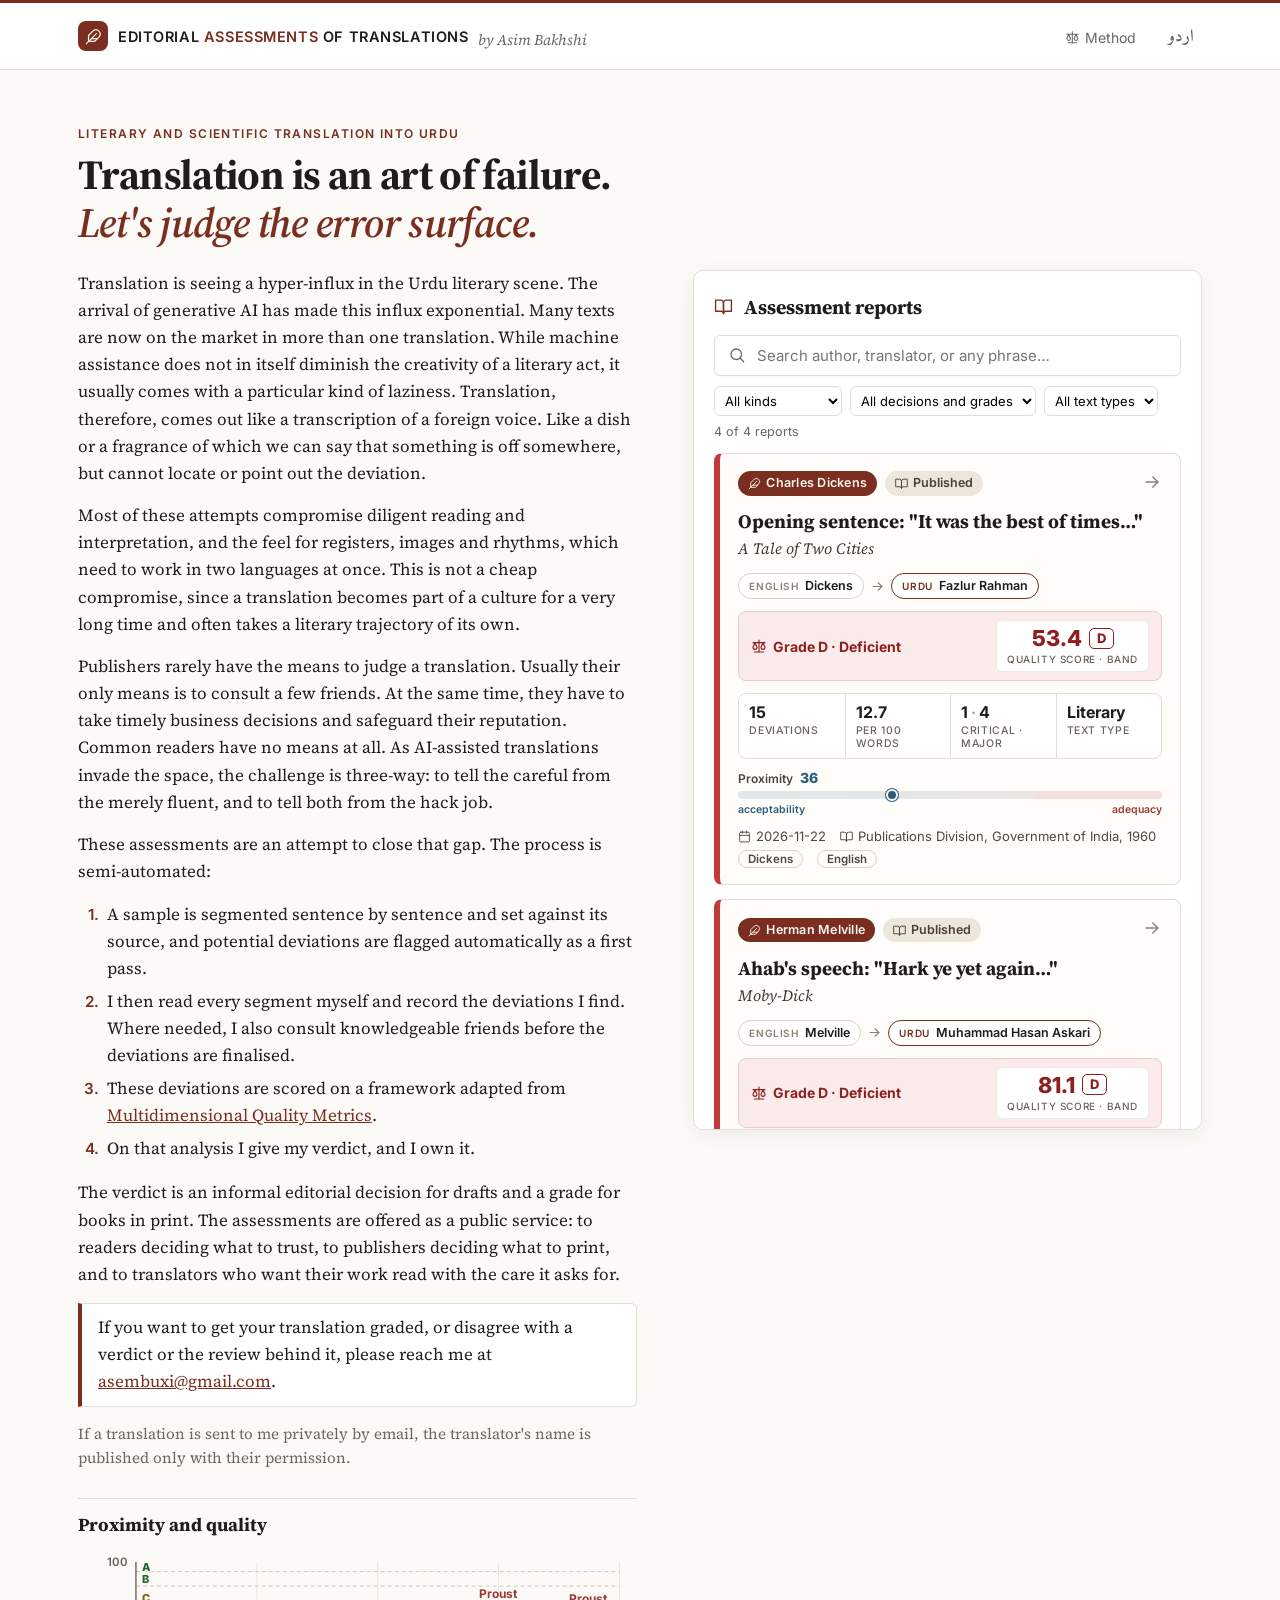
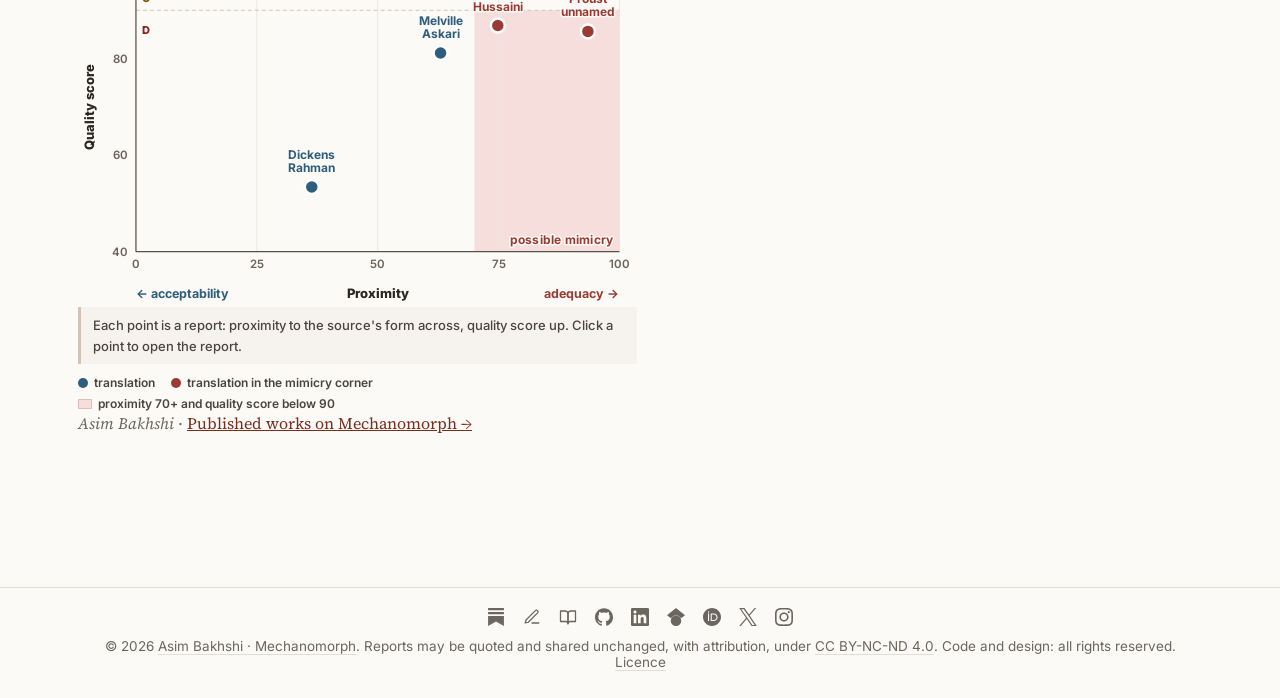
==== commit 15b68132: "Proximity grid: hint directly under the graph, labels wrapped and centred on their dots Co-Authored-" ====
--- a/index.html
+++ b/index.html
@@ -36,7 +36,6 @@
       <p class="privacy" data-i18n="index.privacy">If a translation is sent to me privately by email, the translator's name is published only with their permission.</p>
       <section class="pgrid-front"><h2 data-i18n="grid.head">Proximity and quality</h2>
         <div id="pgrid"></div>
-        <p class="prox-hint" data-i18n="grid.hint">Each point is a report: proximity to the source's form across, quality score up. Click a point to open the report.</p>
       </section>
       <p class="signature"><em data-i18n="index.signature">Asim Bakhshi</em> · <a href="https://mechanomorph.substack.com/p/published-works" rel="noopener" data-i18n="index.works">Published works on Mechanomorph →</a></p>
     </div>
@@ -171,9 +170,9 @@
   fill($('f-type'), [...new Set(reports.map((r) => r.textType).filter(Boolean))], (v) => label('textType', v));
   const pts = reports.map((r) => ({ r, p: proximity(r).score })).filter((o) => o.p != null).map(({ r, p }) => ({
     x: p, y: tally(r).score, href: `report.html?id=${encodeURIComponent(r.id)}`,
-    label: `${String(r.author || '').split(' ').pop()} · ${String(r.submission?.translator || T('grid.unnamed')).split(' ').pop()}`,
+    label: [String(r.author || '').split(' ').pop(), String(r.submission?.translator || T('grid.unnamed')).split(' ').pop()],
   }));
-  $('pgrid').innerHTML = pts.length ? gridSVG(pts) + gridLegend() : '';
+  $('pgrid').innerHTML = pts.length ? gridSVG(pts) + `<p class="prox-hint">${T('grid.hint')}</p>` + gridLegend() : '';
   const qs = new URLSearchParams(location.search).get('q');
   if (qs) $('q').value = qs;
   render();
--- a/assets/site.css
+++ b/assets/site.css
@@ -437,7 +437,7 @@
 .pgrid-svg .pl { font-size: 12px; font-weight: 700; fill: #2f5d7c; }
 .pgrid-svg .pl.mim { fill: #9a3b33; }
 .pgrid-svg a:hover .pt { stroke: #2b2621; }
-.pgrid-legend { display: flex; flex-wrap: wrap; gap: 6px 16px; margin: 6px 0 0; font: 600 12px var(--sans); color: #4a443e; }
+.pgrid-legend { display: flex; flex-wrap: wrap; gap: 6px 16px; margin: 10px 0 0; font: 600 12px var(--sans); color: #4a443e; }
 .pgrid-legend span { display: inline-flex; align-items: center; gap: 6px; }
 .pgrid-legend .dot { width: 10px; height: 10px; border-radius: 50%; background: #2f5d7c; display: inline-block; }
 .pgrid-legend .dot.mim { background: #9a3b33; }
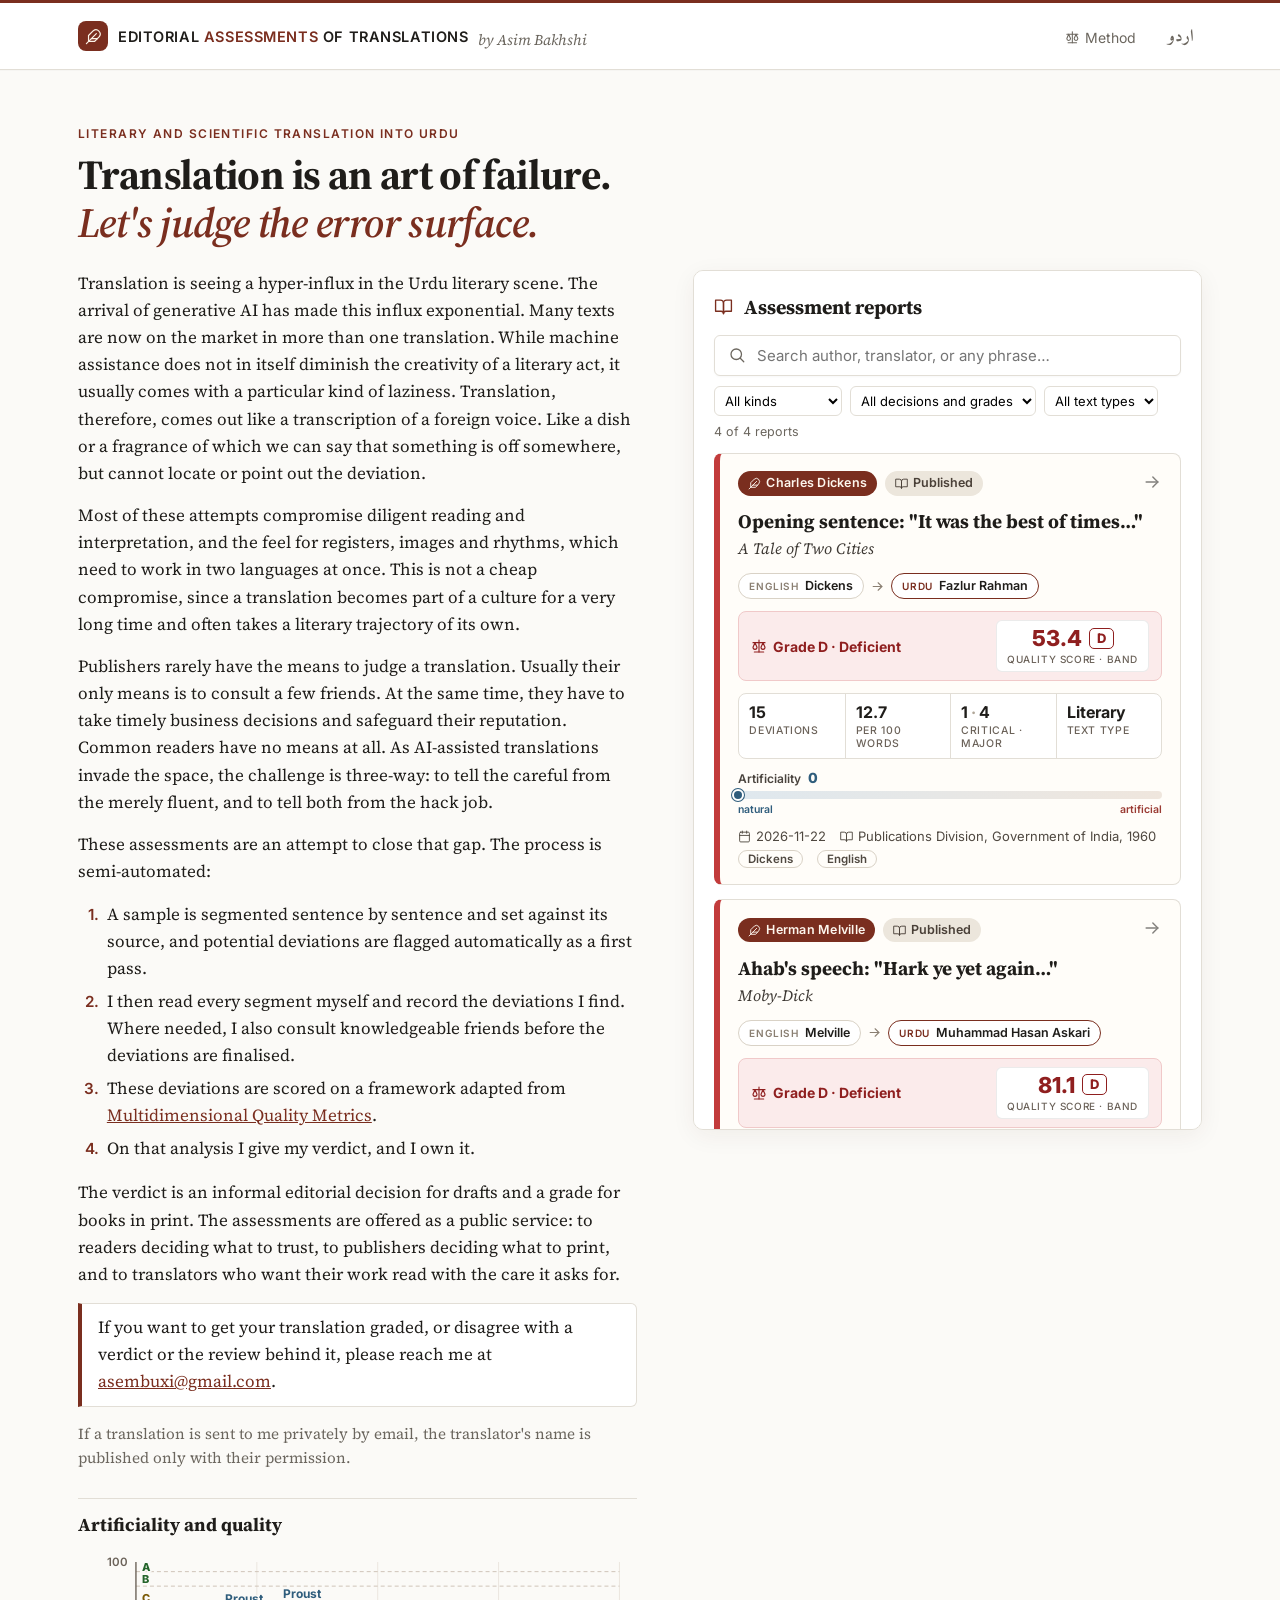
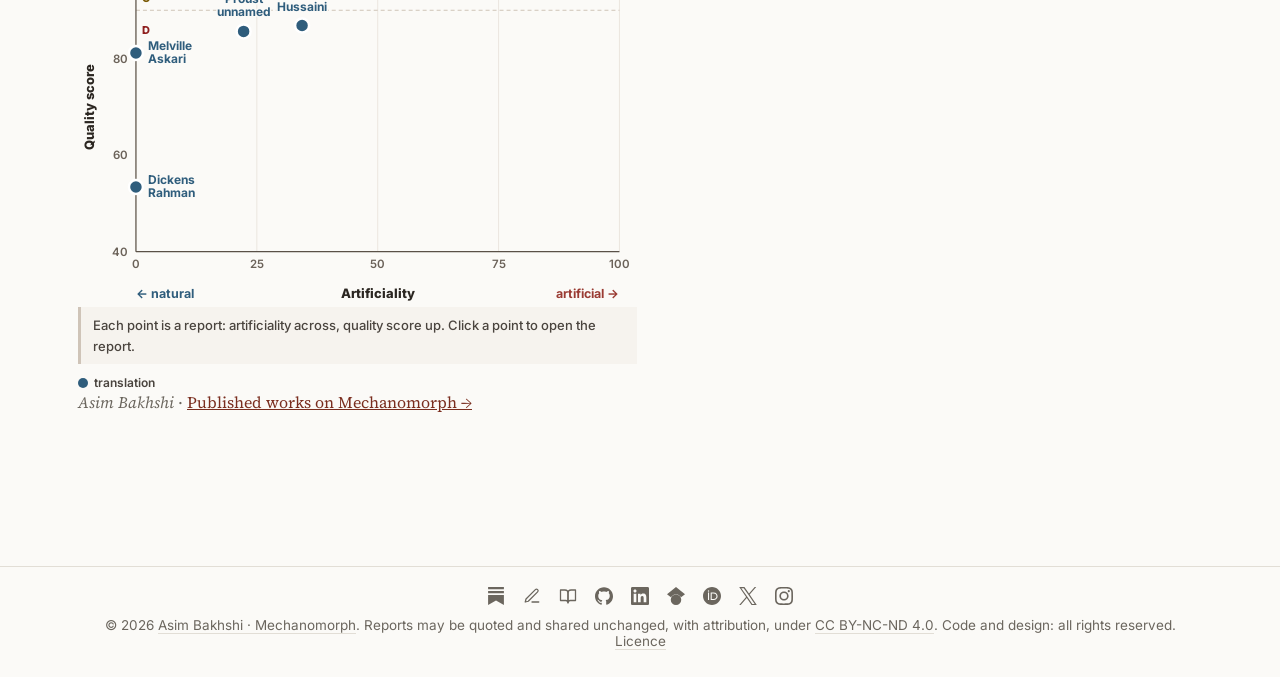
==== commit cbebb719: "Artificiality axis: forced ÷ kept, plotted against quality; proximity kept in the table; Method rest" ====
--- a/index.html
+++ b/index.html
@@ -34,7 +34,7 @@
       <p data-i18n="index.p4">The verdict is an informal editorial decision for drafts and a grade for books in print. The assessments are offered as a public service: to readers deciding what to trust, to publishers deciding what to print, and to translators who want their work read with the care it asks for.</p>
       <p class="contact" data-i18n="index.contact">If you want to get your translation graded, or disagree with a verdict or the review behind it, please reach me at <a class="mail" data-slot="email" data-u="asembuxi" data-d="gmail.com" href="#">asembuxi [at] gmail [dot] com</a>.</p>
       <p class="privacy" data-i18n="index.privacy">If a translation is sent to me privately by email, the translator's name is published only with their permission.</p>
-      <section class="pgrid-front"><h2 data-i18n="grid.head">Proximity and quality</h2>
+      <section class="pgrid-front"><h2 data-i18n="grid.head">Artificiality and quality</h2>
         <div id="pgrid"></div>
       </section>
       <p class="signature"><em data-i18n="index.signature">Asim Bakhshi</em> · <a href="https://mechanomorph.substack.com/p/published-works" rel="noopener" data-i18n="index.works">Published works on Mechanomorph →</a></p>
@@ -168,7 +168,7 @@
   const present = new Set(reports.map((r) => (isPublished(r) ? 'Grade ' + r.grade : r.decision)));
   fill($('f-decision'), [...DECISIONS.map((d) => d[0]), ...GRADES.map((g) => 'Grade ' + g[0])].filter((d) => present.has(d)), outcomeText);
   fill($('f-type'), [...new Set(reports.map((r) => r.textType).filter(Boolean))], (v) => label('textType', v));
-  const pts = reports.map((r) => ({ r, p: proximity(r).score })).filter((o) => o.p != null).map(({ r, p }) => ({
+  const pts = reports.map((r) => ({ r, p: proximity(r).art })).filter((o) => o.p != null).map(({ r, p }) => ({
     x: p, y: tally(r).score, href: `report.html?id=${encodeURIComponent(r.id)}`,
     label: [String(r.author || '').split(' ').pop(), String(r.submission?.translator || T('grid.unnamed')).split(' ').pop()],
   }));
--- a/assets/site.css
+++ b/assets/site.css
@@ -444,8 +444,11 @@
 .pgrid-legend .sw { width: 14px; height: 10px; background: #f5dedb; border: 1px solid #e4bdb8; display: inline-block; }
 .prox-hint { font: 500 13px/1.55 var(--sans); color: #4a443e; margin: 12px 0 0; padding: 8px 12px; border-inline-start: 3px solid #cfc4b8; background: #f6f3ee; }
 html[lang="ur"] .prox-hint { font-family: var(--urdu); font-size: 15px; line-height: 2; }
-.prox-wrap { display: grid; grid-template-columns: minmax(0, 1.25fr) minmax(0, 1fr); gap: 22px; align-items: start; }
-@media (max-width: 860px) { .prox-wrap { grid-template-columns: 1fr; } }
+.prox-wrap { display: block; }
+.prox-wrap .prox-grid { max-width: 660px; margin: 0 0 18px; }
+.prox-t th.art, .prox-t td.art { background: #fbf4ef; }
+.prox-t td.art b { color: #9a3b33; }
+.prox-t .forced-note b { color: #9a3b33; }
 .prox-t { width: 100%; }
 .prox-t td:first-child { font-weight: 600; }
 .prox-t td .hint { margin: 2px 0 0; font-size: .82rem; font-weight: 400; }
@@ -467,3 +470,17 @@
 .rc-prox.mim .rc-prox-mark { background: #9a3b33; box-shadow: 0 0 0 1px #9a3b33; }
 .rc-prox-ends { display: flex; justify-content: space-between; font: 600 10.5px var(--sans); margin-top: 4px; }
 .rc-prox-ends span:first-child { color: #2f5d7c; } .rc-prox-ends span:last-child { color: #9a3b33; }
+
+/* grid hover card (replaces the browser's native tooltip) */
+.pgrid-svg .tip { opacity: 0; pointer-events: none; transition: opacity .12s; }
+.pgrid-svg .tip rect { fill: #fff; stroke: #cfc4b8; filter: drop-shadow(0 2px 4px rgba(0,0,0,.12)); }
+.pgrid-svg .tip text { stroke: none; }
+.pgrid-svg .tip-h { font-size: 12.5px; font-weight: 800; fill: #2b2621; }
+.pgrid-svg .tip-k { font-size: 12px; font-weight: 600; fill: #4a443e; }
+.pgrid-svg .tip-v { font-size: 12.5px; font-weight: 800; fill: #2b2621; }
+.pgrid-svg .tip-v.gA, .pgrid-svg .tip-v.gB { fill: #23642a; }
+.pgrid-svg .tip-v.gC { fill: #7a5a06; }
+.pgrid-svg .tip-v.gD { fill: #8f1f1f; }
+.pgrid-svg .pg { cursor: default; }
+.pgrid-svg .pg a { cursor: pointer; }
+.prox-t .hint .ur { white-space: nowrap; }
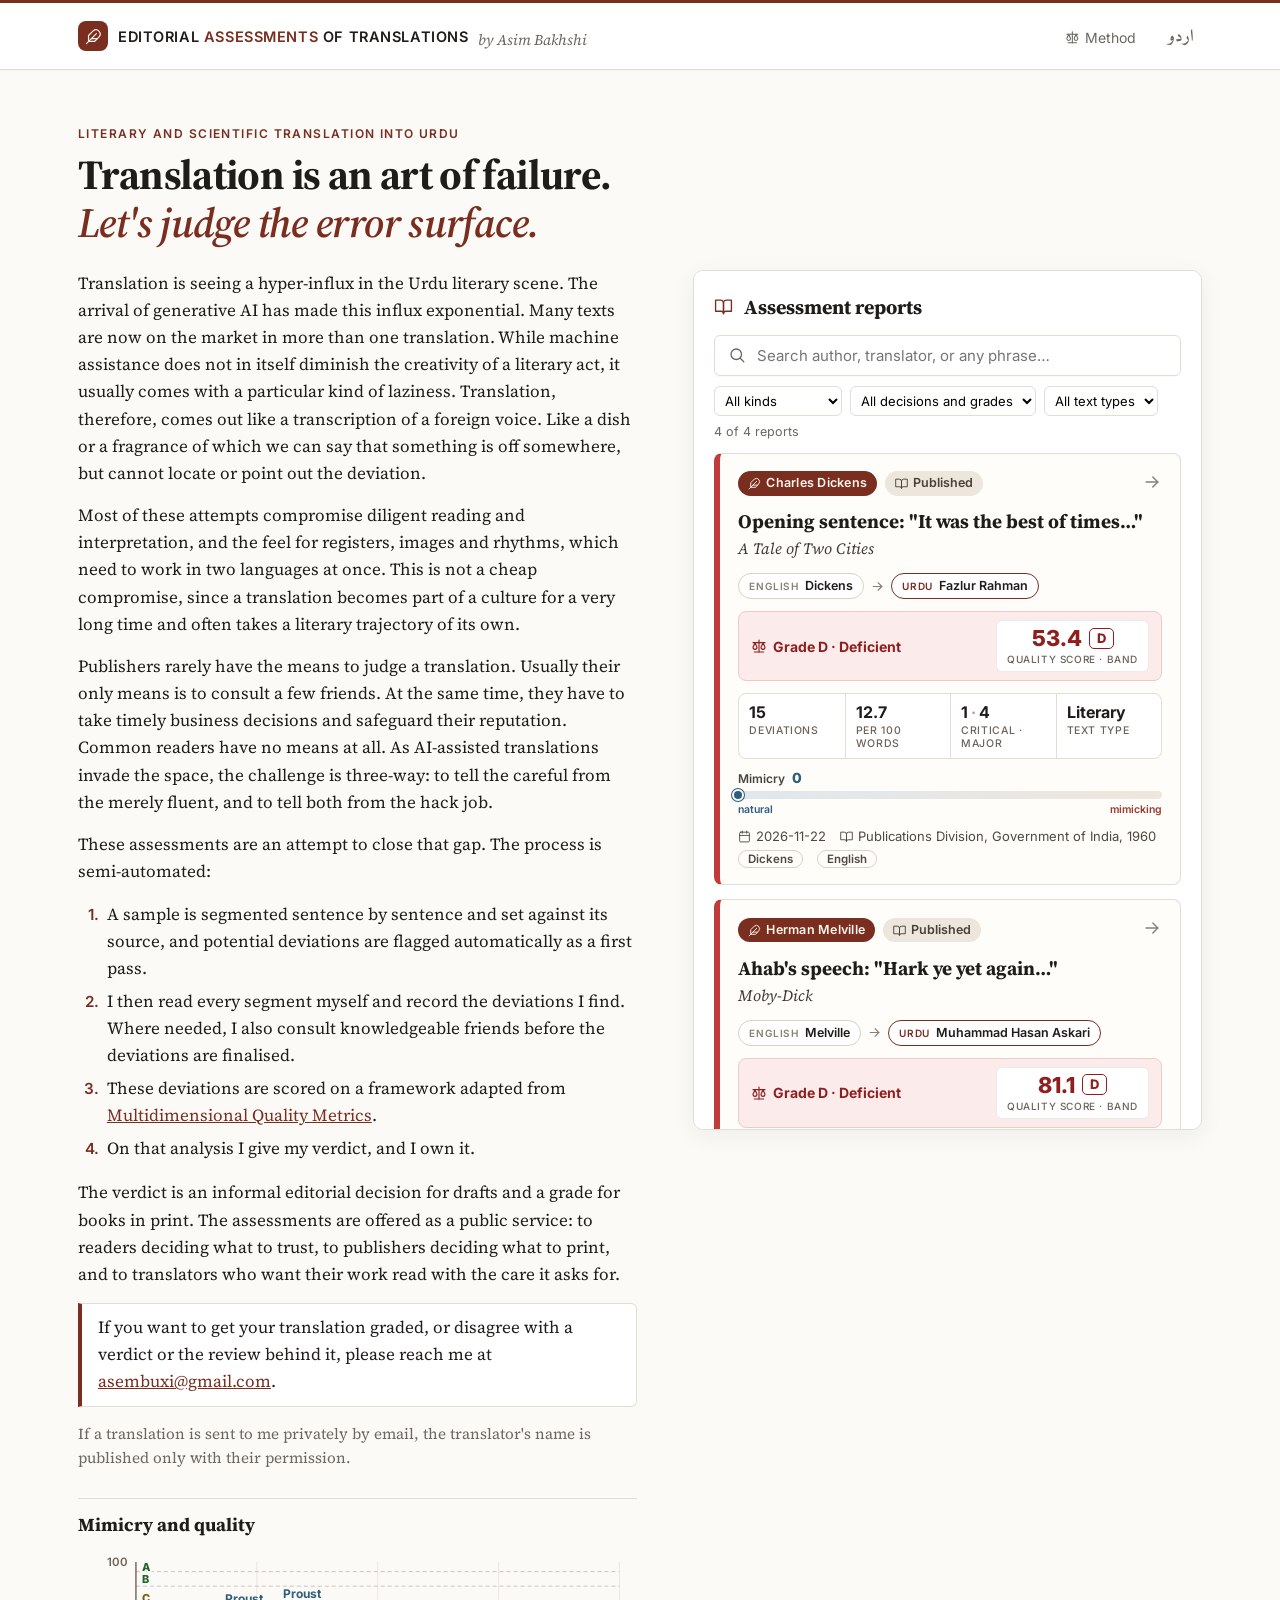
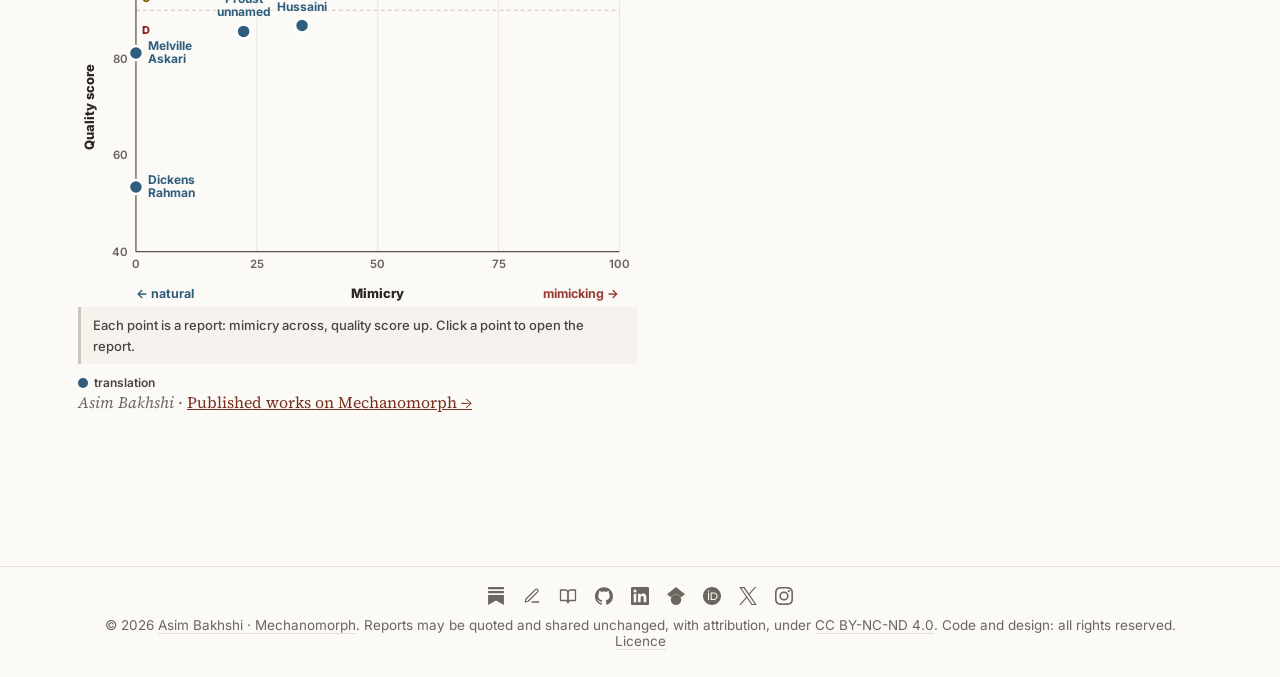
==== commit c2971681: "Rename the plotted axis from Artificiality to Mimicry (نقالی); corner becomes mechanical mimicry Co-" ====
--- a/index.html
+++ b/index.html
@@ -34,7 +34,7 @@
       <p data-i18n="index.p4">The verdict is an informal editorial decision for drafts and a grade for books in print. The assessments are offered as a public service: to readers deciding what to trust, to publishers deciding what to print, and to translators who want their work read with the care it asks for.</p>
       <p class="contact" data-i18n="index.contact">If you want to get your translation graded, or disagree with a verdict or the review behind it, please reach me at <a class="mail" data-slot="email" data-u="asembuxi" data-d="gmail.com" href="#">asembuxi [at] gmail [dot] com</a>.</p>
       <p class="privacy" data-i18n="index.privacy">If a translation is sent to me privately by email, the translator's name is published only with their permission.</p>
-      <section class="pgrid-front"><h2 data-i18n="grid.head">Artificiality and quality</h2>
+      <section class="pgrid-front"><h2 data-i18n="grid.head">Mimicry and quality</h2>
         <div id="pgrid"></div>
       </section>
       <p class="signature"><em data-i18n="index.signature">Asim Bakhshi</em> · <a href="https://mechanomorph.substack.com/p/published-works" rel="noopener" data-i18n="index.works">Published works on Mechanomorph →</a></p>
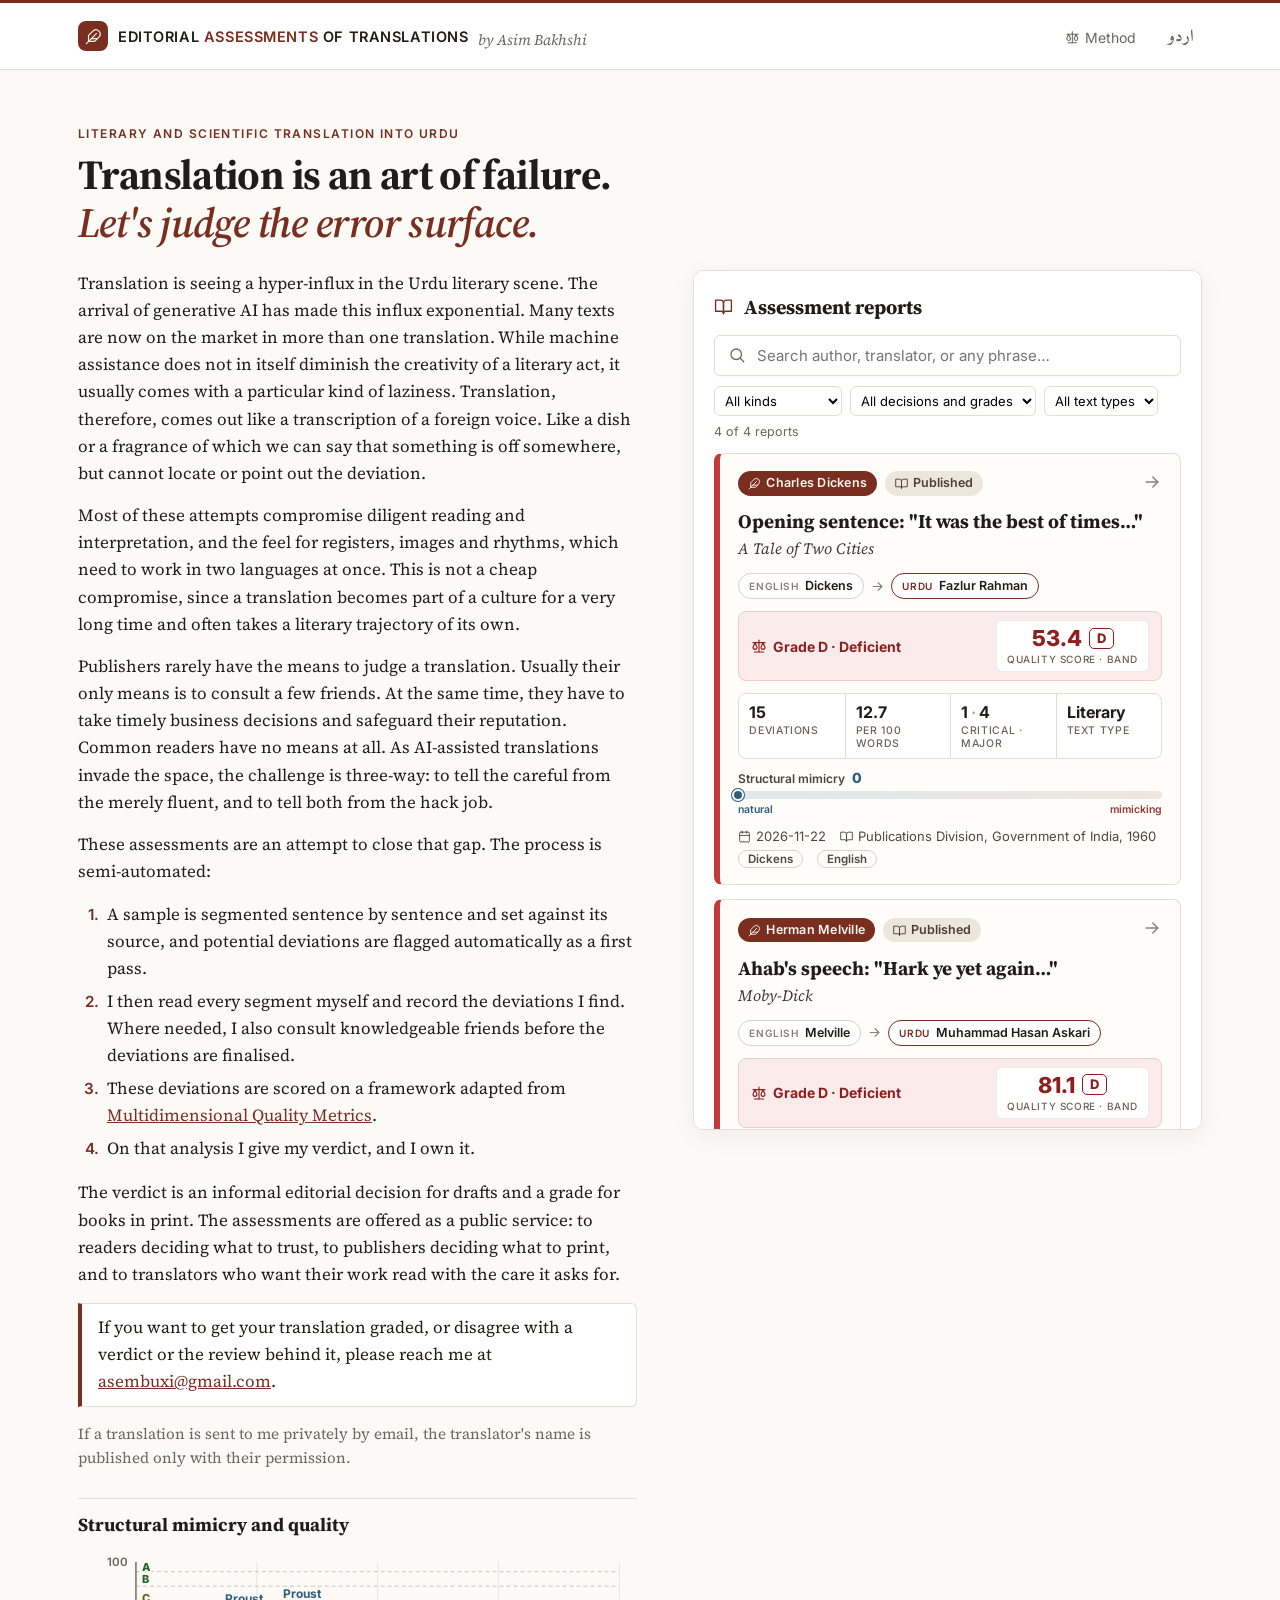
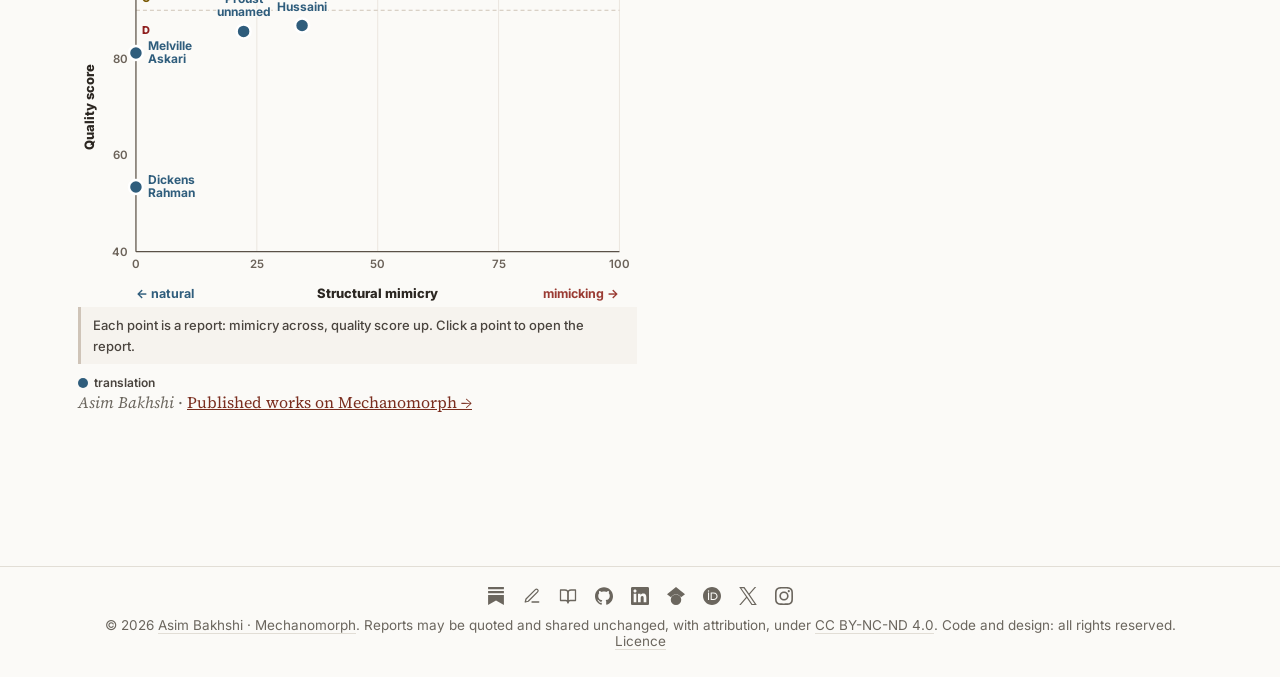
==== commit 4f456422: "Rename the plotted axis to Structural mimicry (ہیئتی نقالی) Axis, report and comparison tables, inde" ====
--- a/index.html
+++ b/index.html
@@ -34,7 +34,7 @@
       <p data-i18n="index.p4">The verdict is an informal editorial decision for drafts and a grade for books in print. The assessments are offered as a public service: to readers deciding what to trust, to publishers deciding what to print, and to translators who want their work read with the care it asks for.</p>
       <p class="contact" data-i18n="index.contact">If you want to get your translation graded, or disagree with a verdict or the review behind it, please reach me at <a class="mail" data-slot="email" data-u="asembuxi" data-d="gmail.com" href="#">asembuxi [at] gmail [dot] com</a>.</p>
       <p class="privacy" data-i18n="index.privacy">If a translation is sent to me privately by email, the translator's name is published only with their permission.</p>
-      <section class="pgrid-front"><h2 data-i18n="grid.head">Mimicry and quality</h2>
+      <section class="pgrid-front"><h2 data-i18n="grid.head">Structural mimicry and quality</h2>
         <div id="pgrid"></div>
       </section>
       <p class="signature"><em data-i18n="index.signature">Asim Bakhshi</em> · <a href="https://mechanomorph.substack.com/p/published-works" rel="noopener" data-i18n="index.works">Published works on Mechanomorph →</a></p>
@@ -43,7 +43,7 @@
       <h2 class="list-head"><svg class="ico" viewBox="0 0 24 24" fill="none" stroke="currentColor" stroke-width="1.7" stroke-linecap="round" stroke-linejoin="round" aria-hidden="true"><path d="M2 4h6a4 4 0 0 1 4 4v13a3 3 0 0 0-3-3H2z"/><path d="M22 4h-6a4 4 0 0 0-4 4v13a3 3 0 0 1 3-3h7z"/></svg><span data-i18n="list.head">Assessment reports</span></h2>
       <div class="search-wrap"><svg class="ico" viewBox="0 0 24 24" fill="none" stroke="currentColor" stroke-width="1.7" stroke-linecap="round" stroke-linejoin="round" aria-hidden="true"><circle cx="11" cy="11" r="7"/><path d="m21 21-4.3-4.3"/></svg><input id="q" class="search" type="search" placeholder="Search author, translator, or any phrase…" data-i18n-ph="list.search" autocomplete="off"></div>
       <div class="filters">
-        <select id="f-stage"><option value="" data-i18n="list.allKinds">All kinds</option><option value="Pre-publication" data-i18n="stage.Pre-publication">Pre-publication</option><option value="Published" data-i18n="stage.Published">Published</option></select>
+        <select id="f-stage"><option value="" data-i18n="list.allKinds">All kinds</option><option value="Pre-publication" data-i18n="stage.Pre-publication">Pre-publication</option><option value="Published" data-i18n="stage.Published">Published</option><option value="Comparison" data-i18n="cmp.kind">Comparison</option></select>
         <select id="f-decision"><option value="" data-i18n="list.allOutcomes">All decisions and grades</option></select>
         <select id="f-type"><option value="" data-i18n="list.allTypes">All text types</option></select>
         <span id="count" class="hint" style="align-self:center"></span>
@@ -63,10 +63,10 @@
 </script>
 <script type="module">
 import { t, tr, label, UR } from './assets/i18n.js';
-import { proxBar, gridLegend, proximity, gridSVG, loadJSON, esc, urduWrap, tally, decisionClass, DECISIONS, icon, isPublished, GRADES, gradeName, gradeClass, scoreRange, outcomeMoved, scoreGuide } from './assets/common.js';
+import { proxBar, gridLegend, proximity, gridSVG, loadJSON, esc, urduWrap, tally, decisionClass, DECISIONS, icon, isPublished, GRADES, gradeName, gradeClass, scoreRange, outcomeMoved, scoreGuide, analyse, normalize, normalizeComparison } from './assets/common.js';
 
 const $ = (id) => document.getElementById(id);
-let reports = [];
+let reports = [], comparisons = [];
 
 function haystack(r) {
   const segs = (r.segments || []).flatMap((s) => [s.source, s.submission, s.suggestion?.ai, s.suggestion?.human, ...(s.deviations || []).flatMap((d) => [d.note, d.gain])]);
@@ -109,9 +109,13 @@
   const list = reports.filter((r) =>
     (!fk || (r.stage || 'Pre-publication') === fk) && (!fd || (isPublished(r) ? 'Grade ' + r.grade : r.decision) === fd) && (!fs || r.textType === fs) &&
     (!q || r._hay.includes(q)));
-  $('count').textContent = UR ? T('list.count', { shown: list.length, total: reports.length }) : `${list.length} of ${reports.length} report${reports.length === 1 ? '' : 's'}`;
-  if (!list.length) { $('cards').innerHTML = `<p class="empty">${T('list.none')}</p>`; return; }
-  $('cards').innerHTML = list.map((r) => {
+  const clist = comparisons.filter((c) => (!fk || fk === 'Comparison') && !fd && (!fs || c._rs[0].textType === fs) && (!q || c._hay.includes(q)));
+  const items = [...list, ...clist].sort((a, b) => String(b.date).localeCompare(String(a.date)));
+  const all = reports.length + comparisons.length;
+  $('count').textContent = UR ? T('list.count', { shown: items.length, total: all }) : `${items.length} of ${all} report${all === 1 ? '' : 's'}`;
+  if (!items.length) { $('cards').innerHTML = `<p class="empty">${T('list.none')}</p>`; return; }
+  $('cards').innerHTML = items.map((r) => {
+    if (r._cmp) return cmpCard(r);
     const t = tally(r);
     let ex = '';
     if (q) {
@@ -155,6 +159,28 @@
   }).join('');
 }
 
+// A comparison card: the members with their scores and outcomes, the preferred one marked.
+function cmpCard(c) {
+  const a = c._a;
+  const rows = a.members.map((m, k) => {
+    const r = c._rs[k];
+    const out = isPublished(r) ? T('card.grade', { grade: r.grade }) : label('decision', r.decision);
+    return `<div class="rc-member${r.id === c.preferred ? ' pref' : ''}"><span dir="auto">${r.id === c.preferred ? icon('check') : ''}${urduWrap(esc(m.label))}</span><span><span class="${gradeClass(m.band)}">${m.score.toFixed(1)} · ${m.band}</span> · ${esc(out)}</span></div>`;
+  }).join('');
+  return `<a class="card rcard" href="compare.html?id=${encodeURIComponent(c.id)}">
+    <div class="rc-top">
+      <span class="badge author">${icon('feather')}${esc(c.author)}</span>
+      <span class="badge kind">${icon('columns')}${esc(T('cmp.kind'))}</span>
+      <span class="rc-go">${icon('arrow')}</span>
+    </div>
+    <h2 class="rc-title">${esc(c.passage || c.work)}</h2>
+    ${c.passage && c.work ? `<div class="rc-work">${esc(c.work)}</div>` : ''}
+    <div class="rc-work">${esc(T('cmp.card', { n: a.members.length }))}</div>
+    <div class="rc-members">${rows}</div>
+    <div class="rc-foot"><span>${icon('calendar')}${esc(c.date)}</span>${(c.tags || []).map((x) => `<span class="tag">${esc(x)}</span>`).join('')}</div>
+  </a>`;
+}
+
 function fill(sel, values, text = (v) => v) {
   for (const v of values) { const o = document.createElement('option'); o.value = v; o.textContent = text(v); sel.append(o); }
 }
@@ -165,6 +191,16 @@
   const loaded = await Promise.allSettled(ids.map((id) => loadJSON(`reports/${id}.json`)));
   reports = loaded.filter((x) => x.status === 'fulfilled').map((x) => ({ ...x.value, _hay: haystack(x.value) }));
   reports.sort((a, b) => String(b.date).localeCompare(String(a.date)));
+  try {
+    const byId = Object.fromEntries(reports.map((r) => [r.id, normalize(r)]));
+    const { comparisons: cids } = await loadJSON('comparisons/index.json');
+    const cs = await Promise.allSettled(cids.map((c) => loadJSON(`comparisons/${c}.json`)));
+    comparisons = cs.filter((x) => x.status === 'fulfilled').map((x) => normalizeComparison(x.value))
+      .filter((c) => c.members.every((m) => byId[m.id])).map((c) => {
+        const rs = c.members.map((m) => byId[m.id]); const a = analyse(c, rs);
+        return { ...c, _cmp: true, _rs: rs, _a: a, _hay: [c.title, c.author, c.work, c.originalWork, c.passage, ...(c.tags || []), ...a.members.map((m) => m.label), c.lead, c.tendencies].filter(Boolean).join('   ').toLowerCase() };
+      });
+  } catch { comparisons = []; }
   const present = new Set(reports.map((r) => (isPublished(r) ? 'Grade ' + r.grade : r.decision)));
   fill($('f-decision'), [...DECISIONS.map((d) => d[0]), ...GRADES.map((g) => 'Grade ' + g[0])].filter((d) => present.has(d)), outcomeText);
   fill($('f-type'), [...new Set(reports.map((r) => r.textType).filter(Boolean))], (v) => label('textType', v));
--- a/assets/site.css
+++ b/assets/site.css
@@ -357,7 +357,7 @@
 html.lang-ur h1, html.lang-ur h2, html.lang-ur .headline { line-height: 1.5; letter-spacing: 0; }
 html.lang-ur .headline { font-size: 2.4rem; }
 @media (max-width: 640px) { html.lang-ur .headline { font-size: 1.8rem; } }
-html.lang-ur .headline span:not(.h1a), html.lang-ur .subtitle, html.lang-ur .ack, html.lang-ur .keeps, html.lang-ur .empty { font-style: normal; }
+html.lang-ur .headline span:not(.h1a), html.lang-ur .subtitle, html.lang-ur .ack, html.lang-ur .keeps, html.lang-ur .empty, html.lang-ur .muted { font-style: normal; }
 html.lang-ur h3, html.lang-ur .eyebrow, html.lang-ur header.site .brand, html.lang-ur .card-author { text-transform: none; letter-spacing: 0; }
 html.lang-ur .chip, html.lang-ur .dec, html.lang-ur .badge, html.lang-ur button, html.lang-ur .btn, html.lang-ur select, html.lang-ur th { line-height: 1.6; }
 html.lang-ur .hint, html.lang-ur .byline, html.lang-ur footer.site { line-height: 1.8; }
@@ -484,3 +484,27 @@
 .pgrid-svg .pg { cursor: default; }
 .pgrid-svg .pg a { cursor: pointer; }
 .prox-t .hint .ur { white-space: nowrap; }
+
+/* ---------- comparisons ---------- */
+.cmp-sum td, .cmp-sum th { vertical-align: top; }
+.cmp-sum tr.cmp-pref td { background: #f3f7ee; }
+.cmp-sum .badge { display: inline-flex; vertical-align: middle; color: #3f7a3a; }
+.cmp-sbs.two col, .cmp-sbs.two th:first-child { width: 3.2em; }
+.cmp-sbs td.lowest { font: 500 13px/1.5 var(--sans); }
+.cmp-sbs p.pen { font: 500 12px var(--sans); color: var(--muted); margin-top: .6em; }
+.cmp-sbs.stack tbody.seg { border-top: 2px solid var(--rule); }
+.cmp-sbs.stack tr.src td { background: var(--card); }
+.cmp-sbs.stack td.sub .who { font: 600 11px var(--sans); color: var(--muted); display: block; margin-bottom: 4px; direction: ltr; text-align: left; }
+html.lang-ur .cmp-sbs.stack td.sub .who { direction: rtl; text-align: right; }
+.cmp-sbs.stack td.pen { width: 5em; }
+.cmp-sbs.stack td.pen.lo { color: #3f7a3a; }
+.cmp-sbs.stack td.pen .ico { width: 14px; height: 14px; vertical-align: -2px; margin-inline-end: 3px; }
+details.cmp-passage { margin: 1em 0; }
+details.cmp-passage > summary { cursor: pointer; }
+details.cmp-passage > summary h3 { display: inline; }
+.cmp-reports li { margin: .3em 0; }
+.rc-members { display: grid; gap: 4px; margin: 8px 0; }
+.rc-member { display: flex; justify-content: space-between; gap: 8px; font: 500 13px var(--sans); }
+.rc-member.pref { font-weight: 700; }
+.rc-member .ico { width: 13px; height: 13px; vertical-align: -2px; color: #3f7a3a; }
+.cmp-grid { max-width: 640px; }
